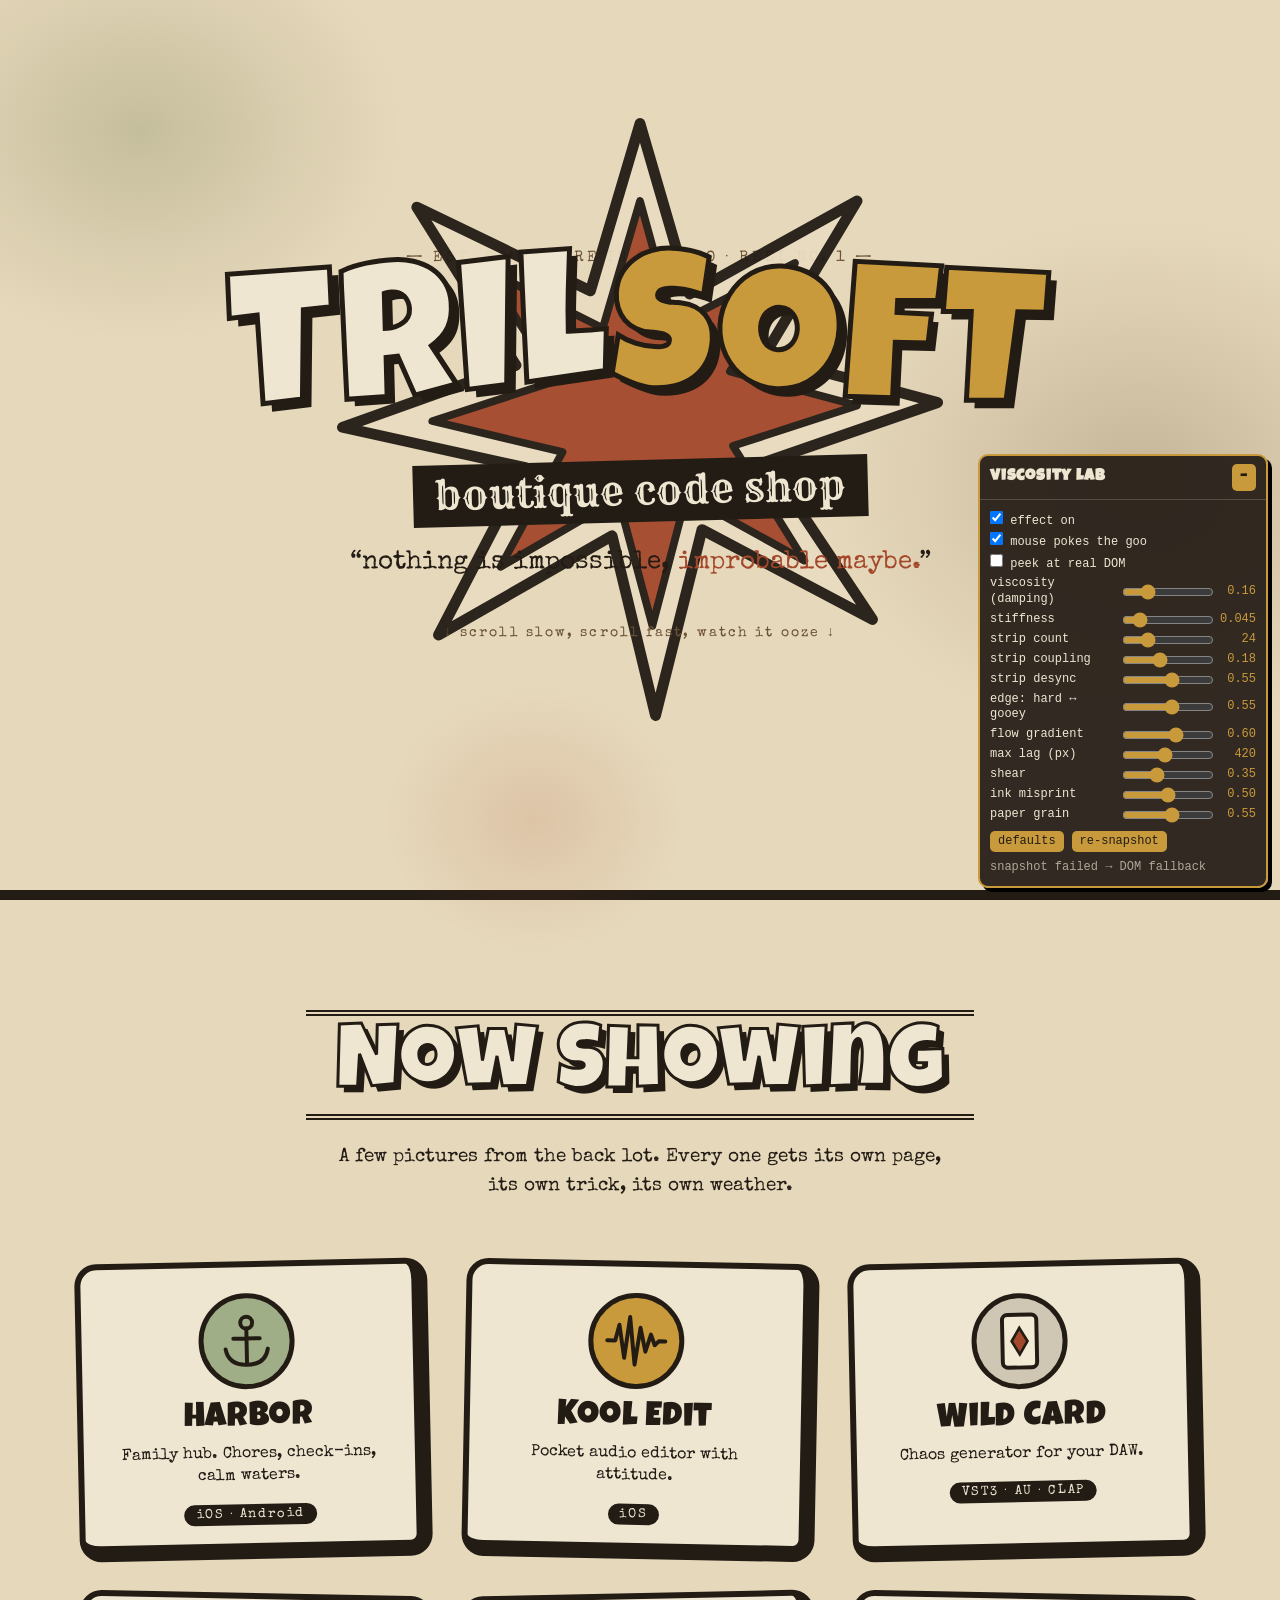
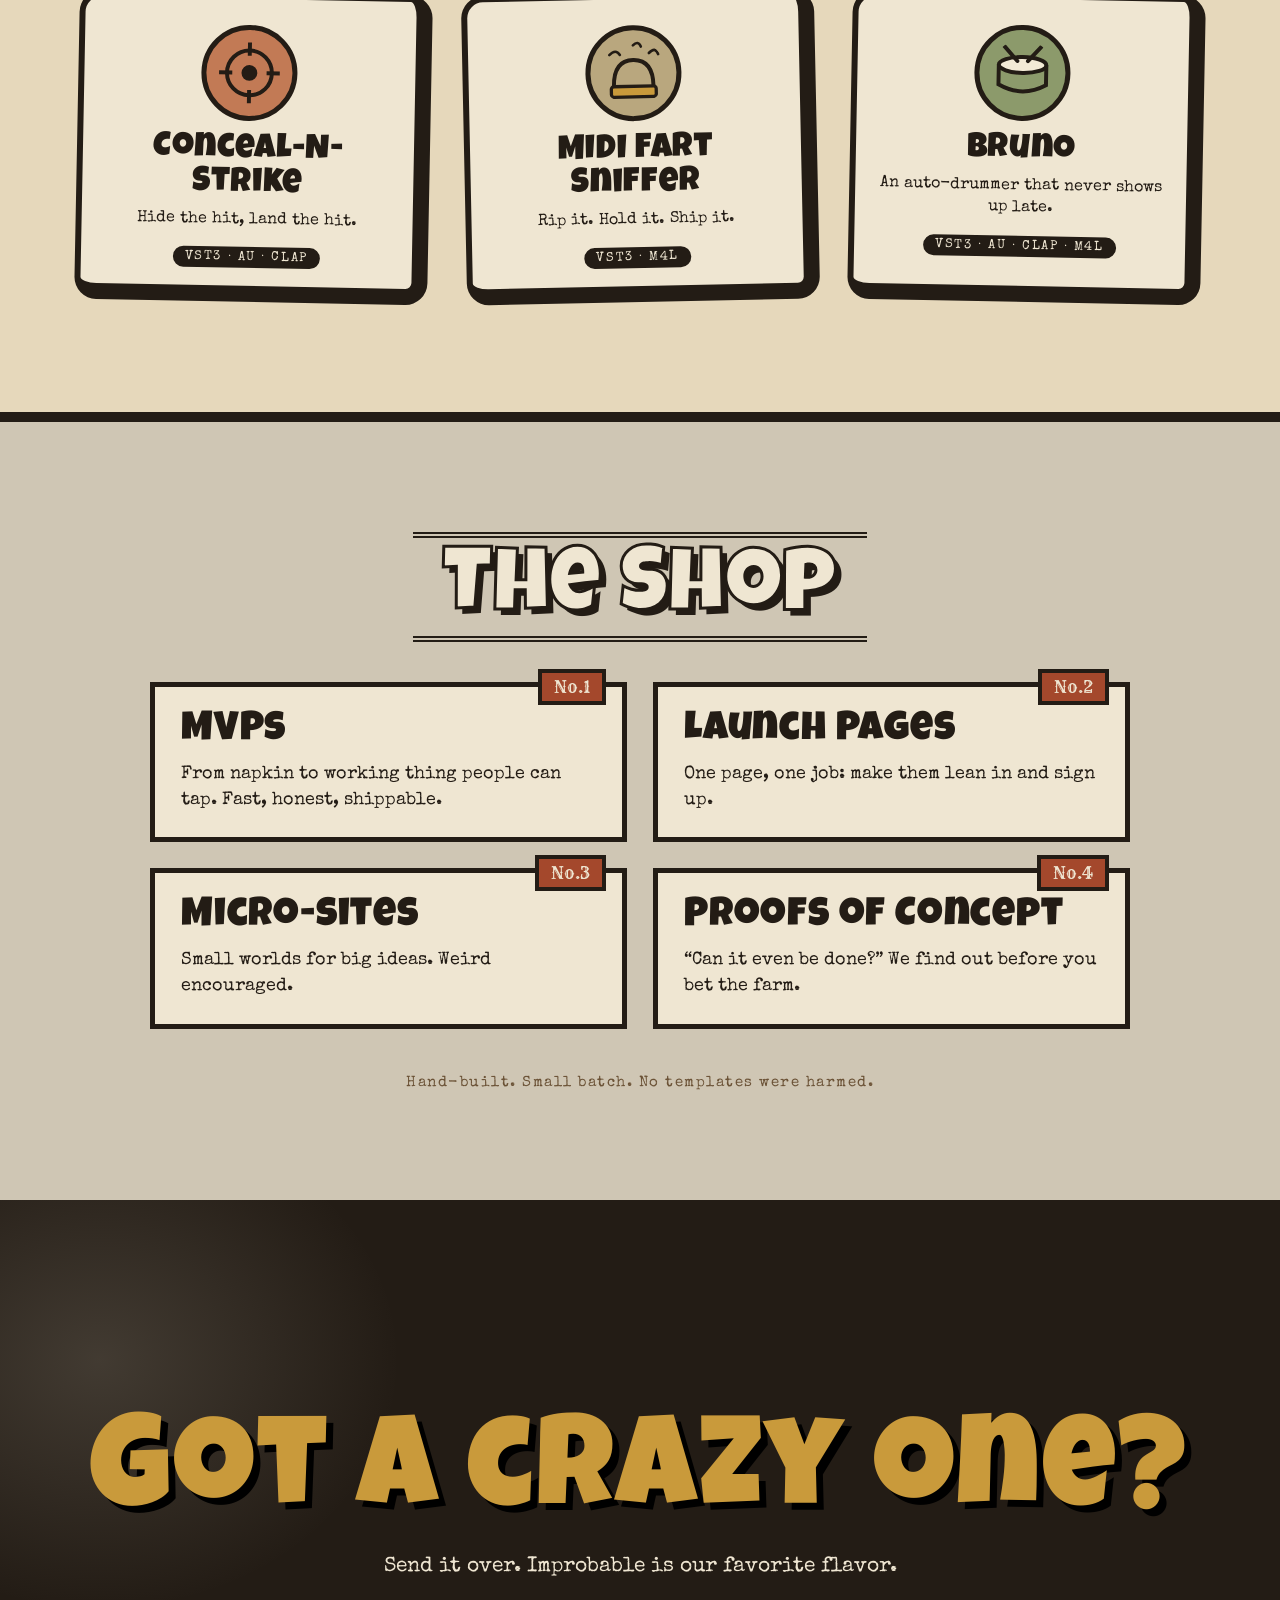
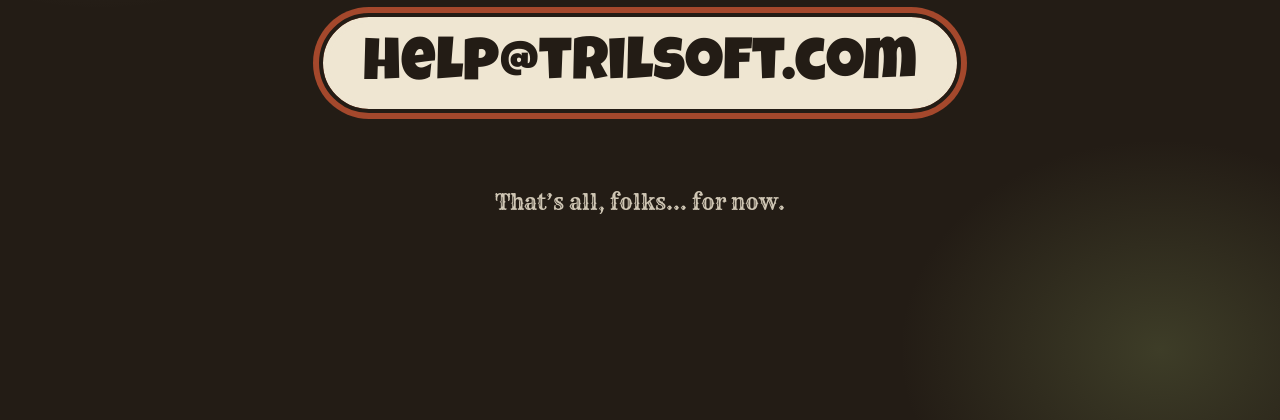
==== index.html @ 3cc5d40b "Viscous scroll prototype: WebGL strip-spring overlay over real DOM" ====
<!doctype html>
<html lang="en">
<head>
<meta charset="utf-8">
<meta name="viewport" content="width=device-width, initial-scale=1">
<title>TRILSOFT — boutique code shop (viscous scroll prototype)</title>
<link rel="icon" href="art/burst.svg">
<link rel="preconnect" href="https://fonts.googleapis.com">
<link rel="preconnect" href="https://fonts.gstatic.com" crossorigin>
<link href="https://fonts.googleapis.com/css2?family=Luckiest+Guy&family=Special+Elite&family=Rye&display=swap" rel="stylesheet">
<link rel="stylesheet" href="style.css">
</head>
<body>
<main id="page">
  <header class="hero">
    <div class="stain s1"></div><div class="stain s2"></div><div class="stain s3"></div>
    <p class="kicker">— Est. somewhere in Chicago · Reel No. 1 —</p>
    <div class="burstwrap"><img class="burst" src="art/burst.svg" alt=""></div>
    <h1 class="title"><span>TRIL</span><span>SOFT</span></h1>
    <p class="sub">boutique code shop</p>
    <p class="mantra">“nothing is impossible, <em>improbable maybe.</em>”</p>
    <p class="scrollhint">↓ scroll slow, scroll fast, watch it ooze ↓</p>
  </header>

  <section class="reel">
    <h2 class="sect"><span>Now Showing</span></h2>
    <p class="lede">A few pictures from the back lot. Every one gets its own page, its own trick, its own weather.</p>
    <div class="grid">
      <article class="card c1">
        <img class="icon" src="art/harbor.svg" alt="">
        <h3>Harbor</h3><p>Family hub. Chores, check-ins, calm waters.</p><span class="tag">iOS · Android</span>
      </article>
      <article class="card c2">
        <img class="icon" src="art/kooledit.svg" alt="">
        <h3>Kool Edit</h3><p>Pocket audio editor with attitude.</p><span class="tag">iOS</span>
      </article>
      <article class="card c3">
        <img class="icon" src="art/wildcard.svg" alt="">
        <h3>Wild Card</h3><p>Chaos generator for your DAW.</p><span class="tag">VST3 · AU · CLAP</span>
      </article>
      <article class="card c4">
        <img class="icon" src="art/cns.svg" alt="">
        <h3>Conceal-N-Strike</h3><p>Hide the hit, land the hit.</p><span class="tag">VST3 · AU · CLAP</span>
      </article>
      <article class="card c5">
        <img class="icon" src="art/fart.svg" alt="">
        <h3>MIDI Fart Sniffer</h3><p>Rip it. Hold it. Ship it.</p><span class="tag">VST3 · M4L</span>
      </article>
      <article class="card c6">
        <img class="icon" src="art/bruno.svg" alt="">
        <h3>Bruno</h3><p>An auto-drummer that never shows up late.</p><span class="tag">VST3 · AU · CLAP · M4L</span>
      </article>
    </div>
  </section>

  <section class="shop">
    <h2 class="sect"><span>The Shop</span></h2>
    <div class="menu">
      <div class="item"><span class="num">No.1</span><h3>MVPs</h3><p>From napkin to working thing people can tap. Fast, honest, shippable.</p></div>
      <div class="item"><span class="num">No.2</span><h3>Launch Pages</h3><p>One page, one job: make them lean in and sign up.</p></div>
      <div class="item"><span class="num">No.3</span><h3>Micro-sites</h3><p>Small worlds for big ideas. Weird encouraged.</p></div>
      <div class="item"><span class="num">No.4</span><h3>Proofs of Concept</h3><p>“Can it even be done?” We find out before you bet the farm.</p></div>
    </div>
    <p class="fine">Hand-built. Small batch. No templates were harmed.</p>
  </section>

  <footer class="contact">
    <div class="stain s4"></div><div class="stain s5"></div>
    <h2 class="big">Got a crazy one?</h2>
    <p>Send it over. Improbable is our favorite flavor.</p>
    <a class="mail" href="mailto:help@trilsoft.com">help@trilsoft.com</a>
    <p class="thatsall">That’s all, folks… for now.</p>
  </footer>
</main>

<canvas id="fx" aria-hidden="true"></canvas>

<div id="panel" data-html2canvas-ignore>
  <div class="ph"><b>viscosity lab</b><button id="collapse" title="collapse">–</button></div>
  <div class="pb">
    <label><input type="checkbox" id="on" checked> effect on</label>
    <label><input type="checkbox" id="poke" checked> mouse pokes the goo</label>
    <label><input type="checkbox" id="peek"> peek at real DOM</label>
    <div class="row"><span>viscosity (damping)</span><input type="range" id="damp" min="0.02" max="0.6" step="0.01"><output></output></div>
    <div class="row"><span>stiffness</span><input type="range" id="k" min="0.005" max="0.3" step="0.005"><output></output></div>
    <div class="row"><span>strip count</span><input type="range" id="cols" min="2" max="96" step="1"><output></output></div>
    <div class="row"><span>strip coupling</span><input type="range" id="couple" min="0" max="0.45" step="0.01"><output></output></div>
    <div class="row"><span>strip desync</span><input type="range" id="desync" min="0" max="1" step="0.01"><output></output></div>
    <div class="row"><span>edge: hard ↔ gooey</span><input type="range" id="blend" min="0" max="1" step="0.01"><output></output></div>
    <div class="row"><span>flow gradient</span><input type="range" id="grad" min="0" max="1" step="0.01"><output></output></div>
    <div class="row"><span>max lag (px)</span><input type="range" id="maxlag" min="20" max="900" step="10"><output></output></div>
    <div class="row"><span>shear</span><input type="range" id="shear" min="0" max="1" step="0.01"><output></output></div>
    <div class="row"><span>ink misprint</span><input type="range" id="misprint" min="0" max="1" step="0.01"><output></output></div>
    <div class="row"><span>paper grain</span><input type="range" id="grain" min="0" max="1" step="0.01"><output></output></div>
    <div class="btns"><button id="reset">defaults</button><button id="resnap">re-snapshot</button></div>
    <div id="status">booting…</div>
  </div>
</div>

<script src="html2canvas.min.js"></script>
<script src="viscous.js"></script>
</body>
</html>
---- style.css ----
:root{--bone:#efe6d2;--paper:#e6d8bb;--ink:#231c15;--sepia:#6b5236;--rust:#a4482c;--ochre:#c99a3b;--moss:#6f7a4a;--plaster:#cfc6b4}
*{box-sizing:border-box;margin:0;padding:0}
html{background:var(--paper)}
body{font-family:"Special Elite","Courier New",monospace;color:var(--ink);background:var(--paper);overflow-x:hidden}
#page{position:relative;background:var(--paper);overflow:hidden}
h1,h2,h3{font-family:"Luckiest Guy",Impact,sans-serif;font-weight:400;letter-spacing:.02em}
.stain{position:absolute;border-radius:50%;pointer-events:none}
.s1{width:520px;height:420px;left:-120px;top:-80px;background:radial-gradient(closest-side,rgba(111,122,74,.28),rgba(111,122,74,.10) 60%,rgba(111,122,74,0))}
.s2{width:640px;height:520px;right:-180px;top:220px;background:radial-gradient(closest-side,rgba(107,82,54,.26),rgba(107,82,54,.08) 65%,rgba(107,82,54,0))}
.s3{width:300px;height:260px;left:30%;bottom:-60px;background:radial-gradient(closest-side,rgba(164,72,44,.14),rgba(164,72,44,0))}
.s4{width:600px;height:500px;left:-200px;top:-100px;background:radial-gradient(closest-side,rgba(207,198,180,.18),rgba(207,198,180,0))}
.s5{width:520px;height:420px;right:-140px;bottom:-140px;background:radial-gradient(closest-side,rgba(111,122,74,.35),rgba(111,122,74,0))}

.hero{position:relative;min-height:100vh;display:flex;flex-direction:column;align-items:center;justify-content:center;text-align:center;padding:80px 20px;border-bottom:10px solid var(--ink)}
.kicker{font-size:15px;letter-spacing:.2em;text-transform:uppercase;color:var(--sepia);margin-bottom:10px;position:relative}
.burstwrap{position:absolute;left:0;right:0;top:0;bottom:6%;display:flex;align-items:center;justify-content:center}
.burst{width:min(78vw,620px);height:auto;opacity:.95}
.title{position:relative;font-size:clamp(70px,15vw,200px);line-height:.85;color:var(--bone);-webkit-text-stroke:5px var(--ink);text-shadow:8px 8px 0 var(--ink)}
.title span{display:inline-block}
.title span:first-child{transform:rotate(-4deg)}
.title span:last-child{transform:rotate(3deg);color:var(--ochre)}
.sub{position:relative;font-family:"Rye",serif;font-size:clamp(22px,3.4vw,40px);background:var(--ink);color:var(--bone);padding:6px 22px;margin-top:22px;transform:rotate(-1.5deg)}
.mantra{position:relative;font-size:clamp(18px,2.4vw,26px);margin-top:28px;max-width:640px}
.mantra em{font-style:normal;color:var(--rust)}
.scrollhint{position:relative;margin-top:48px;font-size:14px;letter-spacing:.15em;color:var(--sepia)}

.reel,.shop,.contact{position:relative;padding:110px 6vw}
.sect{text-align:center;margin-bottom:24px}
.sect span{display:inline-block;font-size:clamp(46px,7vw,90px);color:var(--bone);-webkit-text-stroke:3px var(--ink);text-shadow:6px 6px 0 var(--ink);border-top:6px double var(--ink);border-bottom:6px double var(--ink);padding:8px 30px 0}
.lede{text-align:center;max-width:620px;margin:0 auto 60px;font-size:19px;line-height:1.5}
.grid{display:grid;grid-template-columns:repeat(auto-fill,minmax(280px,1fr));gap:34px;max-width:1200px;margin:0 auto}
.card{position:relative;background:var(--bone);border:6px solid var(--ink);border-right-width:16px;border-bottom-width:16px;border-radius:22px;padding:26px 24px 18px}
.card:nth-child(odd){transform:rotate(-1.2deg)}.card:nth-child(even){transform:rotate(1.1deg)}
.card .icon{width:96px;height:96px;display:block;margin:0 auto 12px;border-radius:50%;padding:10px;border:5px solid var(--ink)}
.c1 .icon{background:#9fae86}.c2 .icon{background:var(--ochre)}.c3 .icon{background:var(--plaster)}
.c4 .icon{background:#c27a55}.c5 .icon{background:#b9a77e}.c6 .icon{background:#8c9a6b}
.card h3{font-size:34px;text-align:center}
.card p{text-align:center;margin:8px 0 16px;line-height:1.4}
.tag{display:block;width:max-content;margin:0 auto;font-size:13px;letter-spacing:.12em;background:var(--ink);color:var(--bone);padding:4px 12px;border-radius:999px}

.shop{background:var(--plaster);border-top:10px solid var(--ink);border-bottom:10px solid var(--ink)}
.menu{max-width:980px;margin:40px auto 0;display:grid;grid-template-columns:repeat(auto-fit,minmax(380px,1fr));gap:26px}
.item{background:var(--bone);border:5px solid var(--ink);padding:24px 26px;position:relative}
.item .num{position:absolute;top:-18px;right:16px;background:var(--rust);color:var(--bone);font-family:"Rye",serif;padding:4px 12px;border:4px solid var(--ink)}
.item h3{font-size:40px;line-height:1}
.item p{margin-top:10px;font-size:18px;line-height:1.45}
.fine{text-align:center;margin-top:46px;font-size:15px;color:var(--sepia);letter-spacing:.1em}

.contact{min-height:90vh;display:flex;flex-direction:column;align-items:center;justify-content:center;text-align:center;background:var(--ink);color:var(--bone)}
.contact .big{position:relative;font-size:clamp(56px,10vw,140px);color:var(--ochre);text-shadow:7px 7px 0 #000}
.contact p{position:relative;font-size:21px;margin-top:14px}
.mail{position:relative;display:inline-block;margin-top:40px;font-family:"Luckiest Guy",sans-serif;font-size:clamp(30px,5vw,60px);color:var(--ink);background:var(--bone);border:6px solid var(--bone);outline:4px solid var(--ink);padding:14px 34px 6px;border-radius:999px;text-decoration:none;box-shadow:0 0 0 10px var(--rust)}
.thatsall{font-family:"Rye",serif;margin-top:80px!important;color:var(--plaster)}

/* fx overlay: covers viewport, lets clicks fall through to the real DOM */
#fx{position:fixed;left:0;top:0;width:100vw;height:100vh;pointer-events:none;z-index:50;display:none}
body.fx-live #fx{display:block}
body.fx-live.peek #fx{opacity:.35}

#panel{position:fixed;right:12px;bottom:12px;z-index:100;width:290px;background:rgba(35,28,21,.92);color:var(--bone);font:12px/1.3 ui-monospace,Menlo,monospace;border:2px solid var(--ochre);border-radius:10px;box-shadow:4px 4px 0 #000}
#panel .ph{display:flex;justify-content:space-between;align-items:center;padding:8px 10px;border-bottom:1px solid rgba(239,230,210,.2);font-family:"Luckiest Guy",sans-serif;font-size:16px;letter-spacing:.05em}
#panel button{background:var(--ochre);color:var(--ink);border:0;border-radius:5px;padding:3px 8px;font:inherit;cursor:pointer}
#panel .pb{padding:8px 10px 10px}
#panel.collapsed .pb{display:none}
#panel label{display:block;margin:3px 0}
#panel .row{display:grid;grid-template-columns:1fr 92px 36px;align-items:center;gap:6px;margin:4px 0}
#panel input[type=range]{width:92px;accent-color:var(--ochre)}
#panel output{text-align:right;color:var(--ochre)}
#panel .btns{display:flex;gap:8px;margin-top:8px}
#status{margin-top:8px;color:var(--plaster);opacity:.8}
@media (max-width:600px){#panel{width:250px}#panel .row{grid-template-columns:1fr 80px 32px}#panel input[type=range]{width:80px}.menu{grid-template-columns:1fr}}
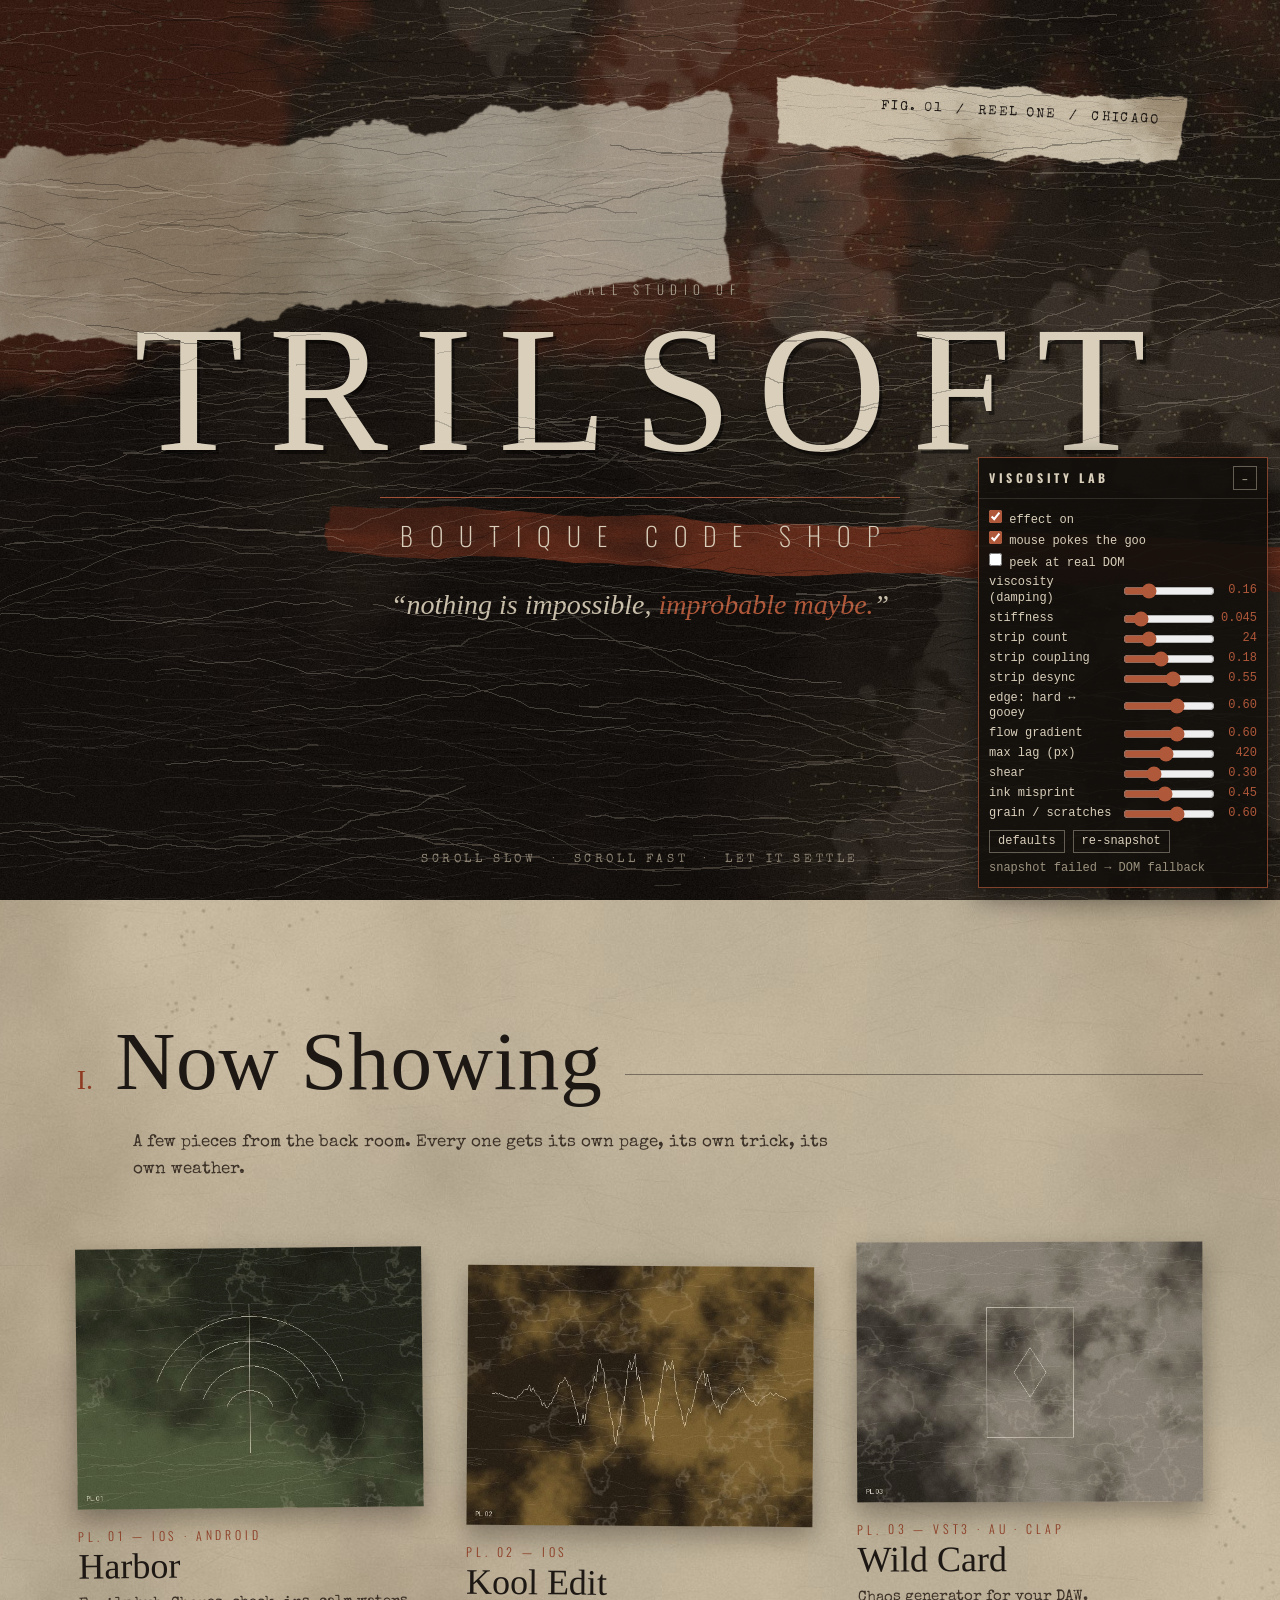
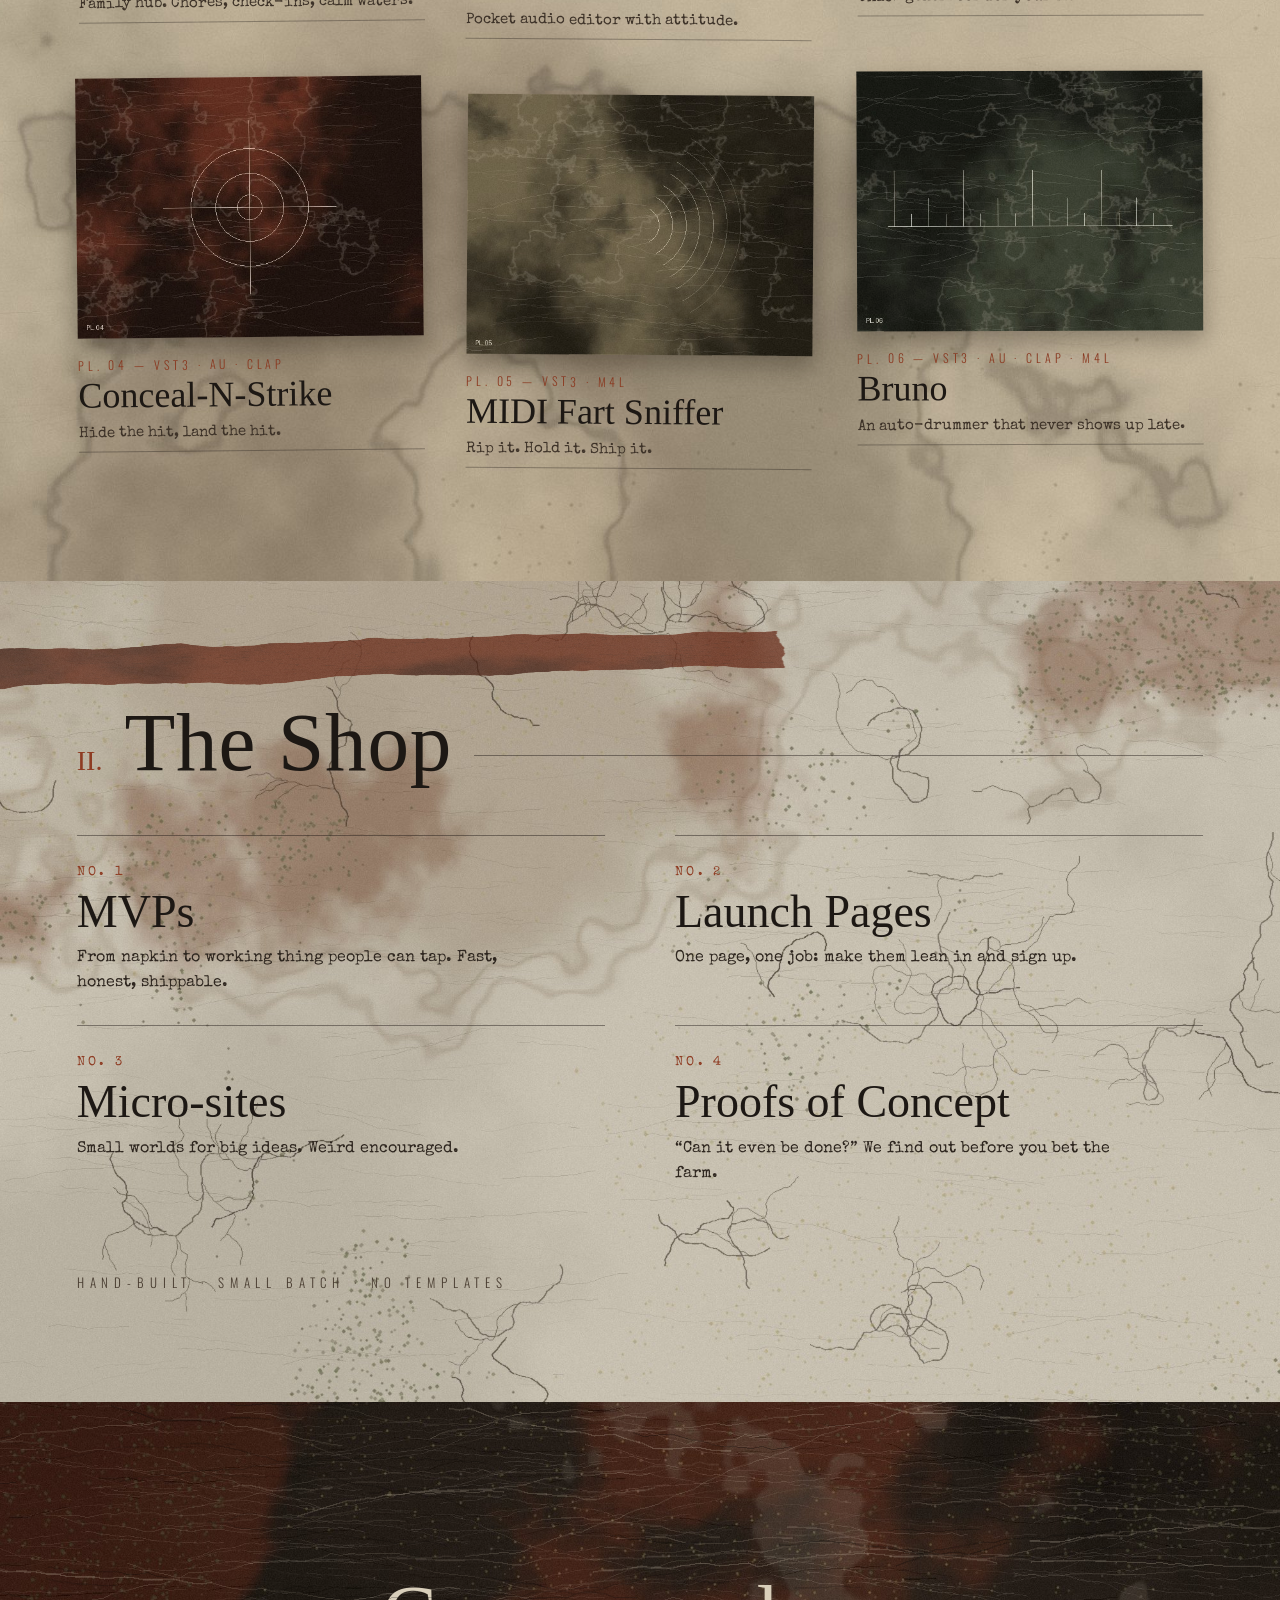
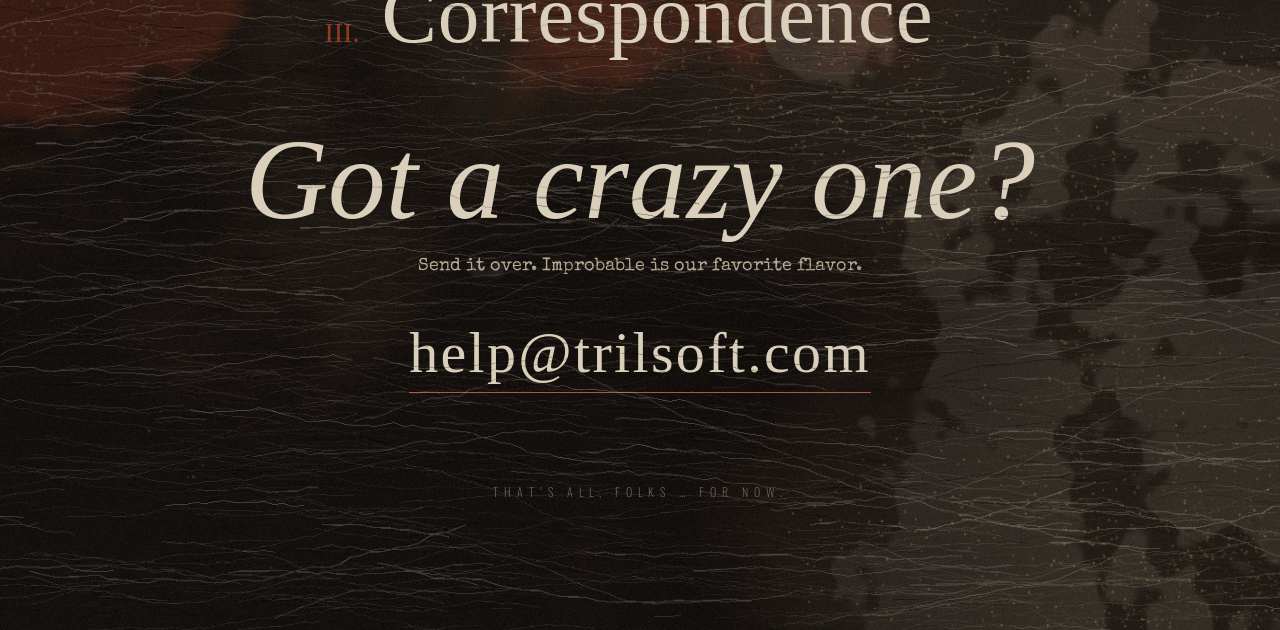
==== commit d8c6f70a: "Restyle: weathered mixed-media collage (procedural plaster/rust/lichen/ink textures, editorial type)" ====
--- a/index.html
+++ b/index.html
@@ -4,72 +4,62 @@
 <meta charset="utf-8">
 <meta name="viewport" content="width=device-width, initial-scale=1">
 <title>TRILSOFT — boutique code shop (viscous scroll prototype)</title>
-<link rel="icon" href="art/burst.svg">
+<link rel="icon" href="data:,">
 <link rel="preconnect" href="https://fonts.googleapis.com">
 <link rel="preconnect" href="https://fonts.gstatic.com" crossorigin>
-<link href="https://fonts.googleapis.com/css2?family=Luckiest+Guy&family=Special+Elite&family=Rye&display=swap" rel="stylesheet">
+<link href="https://fonts.googleapis.com/css2?family=IM+Fell+English:ital@0;1&family=IM+Fell+English+SC&family=Oswald:wght@200;300&family=Special+Elite&display=swap" rel="stylesheet">
 <link rel="stylesheet" href="style.css">
 </head>
 <body>
 <main id="page">
   <header class="hero">
-    <div class="stain s1"></div><div class="stain s2"></div><div class="stain s3"></div>
-    <p class="kicker">— Est. somewhere in Chicago · Reel No. 1 —</p>
-    <div class="burstwrap"><img class="burst" src="art/burst.svg" alt=""></div>
-    <h1 class="title"><span>TRIL</span><span>SOFT</span></h1>
-    <p class="sub">boutique code shop</p>
-    <p class="mantra">“nothing is impossible, <em>improbable maybe.</em>”</p>
-    <p class="scrollhint">↓ scroll slow, scroll fast, watch it ooze ↓</p>
+    <img class="collage c-plaster" src="tex/strip-plaster.png" alt="">
+    <img class="collage c-rust" src="tex/strip-rust.png" alt="">
+    <img class="collage c-bone" src="tex/strip-bone.png" alt="">
+    <p class="label">fig. 01 &nbsp;/&nbsp; reel one &nbsp;/&nbsp; chicago</p>
+    <div class="herotext">
+      <p class="pre">a small studio of</p>
+      <h1 class="title">TRILSOFT</h1>
+      <div class="rule"></div>
+      <p class="sub">boutique code shop</p>
+      <p class="mantra">“nothing is impossible, <em>improbable maybe.</em>”</p>
+    </div>
+    <img class="scratch" src="tex/scratches.png" alt="">
+    <p class="scrollhint">scroll slow &nbsp;·&nbsp; scroll fast &nbsp;·&nbsp; let it settle</p>
   </header>
 
   <section class="reel">
-    <h2 class="sect"><span>Now Showing</span></h2>
-    <p class="lede">A few pictures from the back lot. Every one gets its own page, its own trick, its own weather.</p>
+    <div class="sect"><span class="numeral">I.</span><h2>Now Showing</h2><span class="hair"></span></div>
+    <p class="lede">A few pieces from the back room. Every one gets its own page, its own trick, its own weather.</p>
     <div class="grid">
-      <article class="card c1">
-        <img class="icon" src="art/harbor.svg" alt="">
-        <h3>Harbor</h3><p>Family hub. Chores, check-ins, calm waters.</p><span class="tag">iOS · Android</span>
-      </article>
-      <article class="card c2">
-        <img class="icon" src="art/kooledit.svg" alt="">
-        <h3>Kool Edit</h3><p>Pocket audio editor with attitude.</p><span class="tag">iOS</span>
-      </article>
-      <article class="card c3">
-        <img class="icon" src="art/wildcard.svg" alt="">
-        <h3>Wild Card</h3><p>Chaos generator for your DAW.</p><span class="tag">VST3 · AU · CLAP</span>
-      </article>
-      <article class="card c4">
-        <img class="icon" src="art/cns.svg" alt="">
-        <h3>Conceal-N-Strike</h3><p>Hide the hit, land the hit.</p><span class="tag">VST3 · AU · CLAP</span>
-      </article>
-      <article class="card c5">
-        <img class="icon" src="art/fart.svg" alt="">
-        <h3>MIDI Fart Sniffer</h3><p>Rip it. Hold it. Ship it.</p><span class="tag">VST3 · M4L</span>
-      </article>
-      <article class="card c6">
-        <img class="icon" src="art/bruno.svg" alt="">
-        <h3>Bruno</h3><p>An auto-drummer that never shows up late.</p><span class="tag">VST3 · AU · CLAP · M4L</span>
-      </article>
+      <article class="card"><img class="plate" src="tex/plate-harbor.jpg" alt=""><p class="meta">pl. 01 — iOS · Android</p><h3>Harbor</h3><p>Family hub. Chores, check-ins, calm waters.</p></article>
+      <article class="card"><img class="plate" src="tex/plate-kooledit.jpg" alt=""><p class="meta">pl. 02 — iOS</p><h3>Kool Edit</h3><p>Pocket audio editor with attitude.</p></article>
+      <article class="card"><img class="plate" src="tex/plate-wildcard.jpg" alt=""><p class="meta">pl. 03 — VST3 · AU · CLAP</p><h3>Wild Card</h3><p>Chaos generator for your DAW.</p></article>
+      <article class="card"><img class="plate" src="tex/plate-cns.jpg" alt=""><p class="meta">pl. 04 — VST3 · AU · CLAP</p><h3>Conceal-N-Strike</h3><p>Hide the hit, land the hit.</p></article>
+      <article class="card"><img class="plate" src="tex/plate-fart.jpg" alt=""><p class="meta">pl. 05 — VST3 · M4L</p><h3>MIDI Fart Sniffer</h3><p>Rip it. Hold it. Ship it.</p></article>
+      <article class="card"><img class="plate" src="tex/plate-bruno.jpg" alt=""><p class="meta">pl. 06 — VST3 · AU · CLAP · M4L</p><h3>Bruno</h3><p>An auto-drummer that never shows up late.</p></article>
     </div>
   </section>
 
   <section class="shop">
-    <h2 class="sect"><span>The Shop</span></h2>
+    <img class="collage c-shop" src="tex/strip-rust.png" alt="">
+    <div class="sect"><span class="numeral">II.</span><h2>The Shop</h2><span class="hair"></span></div>
     <div class="menu">
-      <div class="item"><span class="num">No.1</span><h3>MVPs</h3><p>From napkin to working thing people can tap. Fast, honest, shippable.</p></div>
-      <div class="item"><span class="num">No.2</span><h3>Launch Pages</h3><p>One page, one job: make them lean in and sign up.</p></div>
-      <div class="item"><span class="num">No.3</span><h3>Micro-sites</h3><p>Small worlds for big ideas. Weird encouraged.</p></div>
-      <div class="item"><span class="num">No.4</span><h3>Proofs of Concept</h3><p>“Can it even be done?” We find out before you bet the farm.</p></div>
+      <div class="item"><span class="num">No. 1</span><h3>MVPs</h3><p>From napkin to working thing people can tap. Fast, honest, shippable.</p></div>
+      <div class="item"><span class="num">No. 2</span><h3>Launch Pages</h3><p>One page, one job: make them lean in and sign up.</p></div>
+      <div class="item"><span class="num">No. 3</span><h3>Micro-sites</h3><p>Small worlds for big ideas. Weird encouraged.</p></div>
+      <div class="item"><span class="num">No. 4</span><h3>Proofs of Concept</h3><p>“Can it even be done?” We find out before you bet the farm.</p></div>
     </div>
-    <p class="fine">Hand-built. Small batch. No templates were harmed.</p>
+    <p class="fine">hand-built · small batch · no templates</p>
   </section>
 
   <footer class="contact">
-    <div class="stain s4"></div><div class="stain s5"></div>
+    <div class="sect light"><span class="numeral">III.</span><h2>Correspondence</h2><span class="hair"></span></div>
     <h2 class="big">Got a crazy one?</h2>
     <p>Send it over. Improbable is our favorite flavor.</p>
     <a class="mail" href="mailto:help@trilsoft.com">help@trilsoft.com</a>
-    <p class="thatsall">That’s all, folks… for now.</p>
+    <img class="scratch" src="tex/scratches.png" alt="">
+    <p class="thatsall">that’s all, folks … for now.</p>
   </footer>
 </main>
 
@@ -91,7 +81,7 @@
     <div class="row"><span>max lag (px)</span><input type="range" id="maxlag" min="20" max="900" step="10"><output></output></div>
     <div class="row"><span>shear</span><input type="range" id="shear" min="0" max="1" step="0.01"><output></output></div>
     <div class="row"><span>ink misprint</span><input type="range" id="misprint" min="0" max="1" step="0.01"><output></output></div>
-    <div class="row"><span>paper grain</span><input type="range" id="grain" min="0" max="1" step="0.01"><output></output></div>
+    <div class="row"><span>grain / scratches</span><input type="range" id="grain" min="0" max="1" step="0.01"><output></output></div>
     <div class="btns"><button id="reset">defaults</button><button id="resnap">re-snapshot</button></div>
     <div id="status">booting…</div>
   </div>
--- a/style.css
+++ b/style.css
@@ -1,71 +1,79 @@
-:root{--bone:#efe6d2;--paper:#e6d8bb;--ink:#231c15;--sepia:#6b5236;--rust:#a4482c;--ochre:#c99a3b;--moss:#6f7a4a;--plaster:#cfc6b4}
+:root{--black:#15110e;--umber:#2a221b;--bone:#d9cfbb;--paper:#d6ccb8;--plaster:#b9b1a2;--sepia:#6b5539;--ink:#1d1814;--rust:#8e3b22;--rustlt:#b0583a;--moss:#5d6340}
 *{box-sizing:border-box;margin:0;padding:0}
-html{background:var(--paper)}
-body{font-family:"Special Elite","Courier New",monospace;color:var(--ink);background:var(--paper);overflow-x:hidden}
-#page{position:relative;background:var(--paper);overflow:hidden}
-h1,h2,h3{font-family:"Luckiest Guy",Impact,sans-serif;font-weight:400;letter-spacing:.02em}
-.stain{position:absolute;border-radius:50%;pointer-events:none}
-.s1{width:520px;height:420px;left:-120px;top:-80px;background:radial-gradient(closest-side,rgba(111,122,74,.28),rgba(111,122,74,.10) 60%,rgba(111,122,74,0))}
-.s2{width:640px;height:520px;right:-180px;top:220px;background:radial-gradient(closest-side,rgba(107,82,54,.26),rgba(107,82,54,.08) 65%,rgba(107,82,54,0))}
-.s3{width:300px;height:260px;left:30%;bottom:-60px;background:radial-gradient(closest-side,rgba(164,72,44,.14),rgba(164,72,44,0))}
-.s4{width:600px;height:500px;left:-200px;top:-100px;background:radial-gradient(closest-side,rgba(207,198,180,.18),rgba(207,198,180,0))}
-.s5{width:520px;height:420px;right:-140px;bottom:-140px;background:radial-gradient(closest-side,rgba(111,122,74,.35),rgba(111,122,74,0))}
+html,body{background:var(--black)}
+body{font-family:"Special Elite","Courier New",monospace;color:var(--ink);overflow-x:hidden}
+#page{position:relative;overflow:hidden;background:var(--black)}
+h1,h2,h3{font-family:"IM Fell English",Georgia,serif;font-weight:400}
+img{display:block}
 
-.hero{position:relative;min-height:100vh;display:flex;flex-direction:column;align-items:center;justify-content:center;text-align:center;padding:80px 20px;border-bottom:10px solid var(--ink)}
-.kicker{font-size:15px;letter-spacing:.2em;text-transform:uppercase;color:var(--sepia);margin-bottom:10px;position:relative}
-.burstwrap{position:absolute;left:0;right:0;top:0;bottom:6%;display:flex;align-items:center;justify-content:center}
-.burst{width:min(78vw,620px);height:auto;opacity:.95}
-.title{position:relative;font-size:clamp(70px,15vw,200px);line-height:.85;color:var(--bone);-webkit-text-stroke:5px var(--ink);text-shadow:8px 8px 0 var(--ink)}
-.title span{display:inline-block}
-.title span:first-child{transform:rotate(-4deg)}
-.title span:last-child{transform:rotate(3deg);color:var(--ochre)}
-.sub{position:relative;font-family:"Rye",serif;font-size:clamp(22px,3.4vw,40px);background:var(--ink);color:var(--bone);padding:6px 22px;margin-top:22px;transform:rotate(-1.5deg)}
-.mantra{position:relative;font-size:clamp(18px,2.4vw,26px);margin-top:28px;max-width:640px}
-.mantra em{font-style:normal;color:var(--rust)}
-.scrollhint{position:relative;margin-top:48px;font-size:14px;letter-spacing:.15em;color:var(--sepia)}
+/* ---------- hero ---------- */
+.hero{position:relative;min-height:100vh;background:var(--black) url(tex/dark.jpg) center/cover no-repeat;color:var(--bone);display:flex;align-items:center;justify-content:center;padding:90px 6vw;overflow:hidden}
+.collage{position:absolute;pointer-events:none}
+.c-plaster{width:min(62vw,820px);left:-4vw;top:12vh;transform:rotate(-4deg);opacity:.82}
+.c-rust{width:min(90vw,1300px);right:-14vw;top:58vh;transform:rotate(2.5deg);opacity:.9;height:60px}
+.c-bone{width:min(36vw,420px);right:7vw;top:9vh;transform:rotate(3deg);opacity:.9}
+.label{position:absolute;right:calc(7vw + 30px);top:calc(9vh + 26px);transform:rotate(3deg);color:var(--ink);font-size:13px;letter-spacing:.18em;text-transform:uppercase}
+.herotext{position:relative;text-align:center;max-width:1100px}
+.pre{font-family:"Oswald",sans-serif;font-weight:300;letter-spacing:.5em;text-transform:uppercase;font-size:13px;color:#a79e8c;margin-bottom:10px}
+.title{font-size:clamp(64px,14vw,210px);line-height:.9;letter-spacing:.14em;margin-right:-.14em;color:var(--bone);text-shadow:0 0 1px rgba(0,0,0,.6),3px 4px 0 rgba(0,0,0,.45)}
+.rule{width:min(520px,70%);height:1px;background:var(--rustlt);margin:26px auto 18px;opacity:.9}
+.sub{font-family:"Oswald",sans-serif;font-weight:200;font-size:clamp(16px,2.2vw,26px);letter-spacing:.62em;margin-right:-.62em;text-transform:uppercase;color:var(--bone)}
+.mantra{font-family:"IM Fell English",serif;font-style:italic;font-size:clamp(19px,2.3vw,28px);margin-top:34px;color:#c9bfab}
+.mantra em{color:var(--rustlt)}
+.scratch{position:absolute;left:0;top:0;width:100%;height:100%;opacity:.55;pointer-events:none}
+.scrollhint{position:absolute;bottom:34px;left:0;right:0;text-align:center;font-size:12px;letter-spacing:.3em;text-transform:uppercase;color:#8d8474}
 
-.reel,.shop,.contact{position:relative;padding:110px 6vw}
-.sect{text-align:center;margin-bottom:24px}
-.sect span{display:inline-block;font-size:clamp(46px,7vw,90px);color:var(--bone);-webkit-text-stroke:3px var(--ink);text-shadow:6px 6px 0 var(--ink);border-top:6px double var(--ink);border-bottom:6px double var(--ink);padding:8px 30px 0}
-.lede{text-align:center;max-width:620px;margin:0 auto 60px;font-size:19px;line-height:1.5}
-.grid{display:grid;grid-template-columns:repeat(auto-fill,minmax(280px,1fr));gap:34px;max-width:1200px;margin:0 auto}
-.card{position:relative;background:var(--bone);border:6px solid var(--ink);border-right-width:16px;border-bottom-width:16px;border-radius:22px;padding:26px 24px 18px}
-.card:nth-child(odd){transform:rotate(-1.2deg)}.card:nth-child(even){transform:rotate(1.1deg)}
-.card .icon{width:96px;height:96px;display:block;margin:0 auto 12px;border-radius:50%;padding:10px;border:5px solid var(--ink)}
-.c1 .icon{background:#9fae86}.c2 .icon{background:var(--ochre)}.c3 .icon{background:var(--plaster)}
-.c4 .icon{background:#c27a55}.c5 .icon{background:#b9a77e}.c6 .icon{background:#8c9a6b}
-.card h3{font-size:34px;text-align:center}
-.card p{text-align:center;margin:8px 0 16px;line-height:1.4}
-.tag{display:block;width:max-content;margin:0 auto;font-size:13px;letter-spacing:.12em;background:var(--ink);color:var(--bone);padding:4px 12px;border-radius:999px}
+/* ---------- section headings ---------- */
+.sect{display:flex;align-items:baseline;gap:22px;max-width:1200px;margin:0 auto 26px}
+.sect .numeral{font-family:"IM Fell English SC",serif;font-size:28px;color:var(--rust)}
+.sect h2{font-size:clamp(44px,6.5vw,88px);line-height:1;letter-spacing:.01em;white-space:nowrap}
+.sect .hair{flex:1;height:1px;background:currentColor;opacity:.45;transform:translateY(-14px)}
+.sect.light{color:var(--bone)}
 
-.shop{background:var(--plaster);border-top:10px solid var(--ink);border-bottom:10px solid var(--ink)}
-.menu{max-width:980px;margin:40px auto 0;display:grid;grid-template-columns:repeat(auto-fit,minmax(380px,1fr));gap:26px}
-.item{background:var(--bone);border:5px solid var(--ink);padding:24px 26px;position:relative}
-.item .num{position:absolute;top:-18px;right:16px;background:var(--rust);color:var(--bone);font-family:"Rye",serif;padding:4px 12px;border:4px solid var(--ink)}
-.item h3{font-size:40px;line-height:1}
-.item p{margin-top:10px;font-size:18px;line-height:1.45}
-.fine{text-align:center;margin-top:46px;font-size:15px;color:var(--sepia);letter-spacing:.1em}
+/* ---------- works ---------- */
+.reel{position:relative;padding:120px 6vw 130px;background:var(--paper) url(tex/paper.jpg) center/cover no-repeat}
+.lede{max-width:1200px;margin:0 auto 64px;font-size:17px;line-height:1.6;color:#3d3228;padding-left:56px;max-width:760px;margin-left:max(calc((100% - 1200px)/2),0px)}
+.grid{display:grid;grid-template-columns:repeat(auto-fill,minmax(300px,1fr));gap:56px 44px;max-width:1200px;margin:0 auto}
+.card{position:relative;padding-bottom:6px;border-bottom:1px solid rgba(29,24,20,.35)}
+.card:nth-child(3n+1){transform:rotate(-.6deg)}.card:nth-child(3n+2){transform:rotate(.4deg) translateY(18px)}.card:nth-child(3n){transform:rotate(-.2deg) translateY(-6px)}
+.plate{width:100%;height:auto;aspect-ratio:4/3;object-fit:cover;opacity:.96;box-shadow:0 10px 24px rgba(20,14,10,.35)}
+.meta{font-family:"Oswald",sans-serif;font-weight:300;font-size:12px;letter-spacing:.32em;text-transform:uppercase;color:var(--rust);margin:18px 0 4px}
+.card h3{font-size:36px;line-height:1.05;color:var(--ink)}
+.card p:last-child{margin-top:8px;font-size:15px;line-height:1.5;color:#3d3228}
 
-.contact{min-height:90vh;display:flex;flex-direction:column;align-items:center;justify-content:center;text-align:center;background:var(--ink);color:var(--bone)}
-.contact .big{position:relative;font-size:clamp(56px,10vw,140px);color:var(--ochre);text-shadow:7px 7px 0 #000}
-.contact p{position:relative;font-size:21px;margin-top:14px}
-.mail{position:relative;display:inline-block;margin-top:40px;font-family:"Luckiest Guy",sans-serif;font-size:clamp(30px,5vw,60px);color:var(--ink);background:var(--bone);border:6px solid var(--bone);outline:4px solid var(--ink);padding:14px 34px 6px;border-radius:999px;text-decoration:none;box-shadow:0 0 0 10px var(--rust)}
-.thatsall{font-family:"Rye",serif;margin-top:80px!important;color:var(--plaster)}
+/* ---------- shop ---------- */
+.shop{position:relative;padding:120px 6vw 110px;background:var(--plaster) url(tex/plaster.jpg) center/cover no-repeat;overflow:hidden}
+.c-shop{width:70vw;height:46px;left:-8vw;top:56px;transform:rotate(-1.5deg);opacity:.75}
+.menu{max-width:1200px;margin:50px auto 0;display:grid;grid-template-columns:repeat(auto-fit,minmax(420px,1fr));gap:0 70px}
+.item{position:relative;padding:28px 0 30px;border-top:1px solid rgba(29,24,20,.45)}
+.item .num{font-size:13px;letter-spacing:.25em;text-transform:uppercase;color:var(--rust)}
+.item h3{font-size:46px;line-height:1.05;margin-top:8px;color:var(--ink)}
+.item p{margin-top:10px;font-size:16px;line-height:1.55;color:#2e261f;max-width:440px}
+.fine{max-width:1200px;margin:56px auto 0;font-family:"Oswald",sans-serif;font-weight:300;font-size:13px;letter-spacing:.45em;text-transform:uppercase;color:#4a3e32}
+
+/* ---------- contact ---------- */
+.contact{position:relative;min-height:92vh;padding:120px 6vw 80px;background:var(--black) url(tex/dark.jpg) center bottom/cover no-repeat;color:var(--bone);display:flex;flex-direction:column;justify-content:center;overflow:hidden}
+.contact .big{position:relative;text-align:center;font-style:italic;font-size:clamp(54px,9vw,130px);line-height:1;margin-top:40px;color:var(--bone)}
+.contact > p{position:relative;text-align:center;font-size:18px;margin-top:20px;color:#b3a993}
+.mail{position:relative;align-self:center;margin-top:44px;font-family:"IM Fell English",serif;font-size:clamp(30px,4.6vw,58px);color:var(--bone);text-decoration:none;border-bottom:1px solid var(--rustlt);padding-bottom:6px;letter-spacing:.04em}
+.contact .thatsall{font-family:"Oswald",sans-serif;font-weight:200;letter-spacing:.5em;text-transform:uppercase;font-size:12px;margin-top:90px;color:#7f7768}
 
 /* fx overlay: covers viewport, lets clicks fall through to the real DOM */
 #fx{position:fixed;left:0;top:0;width:100vw;height:100vh;pointer-events:none;z-index:50;display:none}
 body.fx-live #fx{display:block}
 body.fx-live.peek #fx{opacity:.35}
 
-#panel{position:fixed;right:12px;bottom:12px;z-index:100;width:290px;background:rgba(35,28,21,.92);color:var(--bone);font:12px/1.3 ui-monospace,Menlo,monospace;border:2px solid var(--ochre);border-radius:10px;box-shadow:4px 4px 0 #000}
-#panel .ph{display:flex;justify-content:space-between;align-items:center;padding:8px 10px;border-bottom:1px solid rgba(239,230,210,.2);font-family:"Luckiest Guy",sans-serif;font-size:16px;letter-spacing:.05em}
-#panel button{background:var(--ochre);color:var(--ink);border:0;border-radius:5px;padding:3px 8px;font:inherit;cursor:pointer}
+#panel{position:fixed;right:12px;bottom:12px;z-index:100;width:290px;background:rgba(18,15,12,.9);color:var(--bone);font:12px/1.3 ui-monospace,Menlo,monospace;border:1px solid rgba(176,88,58,.7);box-shadow:0 8px 30px rgba(0,0,0,.6)}
+#panel .ph{display:flex;justify-content:space-between;align-items:center;padding:8px 10px;border-bottom:1px solid rgba(217,207,187,.15);font-family:"Oswald",sans-serif;font-weight:300;text-transform:uppercase;letter-spacing:.3em;font-size:12px}
+#panel button{background:transparent;color:var(--bone);border:1px solid rgba(217,207,187,.4);padding:3px 8px;font:inherit;cursor:pointer}
+#panel button:hover{border-color:var(--rustlt);color:var(--rustlt)}
 #panel .pb{padding:8px 10px 10px}
 #panel.collapsed .pb{display:none}
 #panel label{display:block;margin:3px 0}
 #panel .row{display:grid;grid-template-columns:1fr 92px 36px;align-items:center;gap:6px;margin:4px 0}
-#panel input[type=range]{width:92px;accent-color:var(--ochre)}
-#panel output{text-align:right;color:var(--ochre)}
+#panel input{accent-color:var(--rustlt)}
+#panel input[type=range]{width:92px}
+#panel output{text-align:right;color:var(--rustlt)}
 #panel .btns{display:flex;gap:8px;margin-top:8px}
-#status{margin-top:8px;color:var(--plaster);opacity:.8}
-@media (max-width:600px){#panel{width:250px}#panel .row{grid-template-columns:1fr 80px 32px}#panel input[type=range]{width:80px}.menu{grid-template-columns:1fr}}
+#status{margin-top:8px;color:#9c937f}
+@media (max-width:640px){#panel{width:250px}#panel .row{grid-template-columns:1fr 80px 32px}#panel input[type=range]{width:80px}.menu{grid-template-columns:1fr}.lede{padding-left:0}.c-bone,.label{display:none}.sect h2{white-space:normal}}
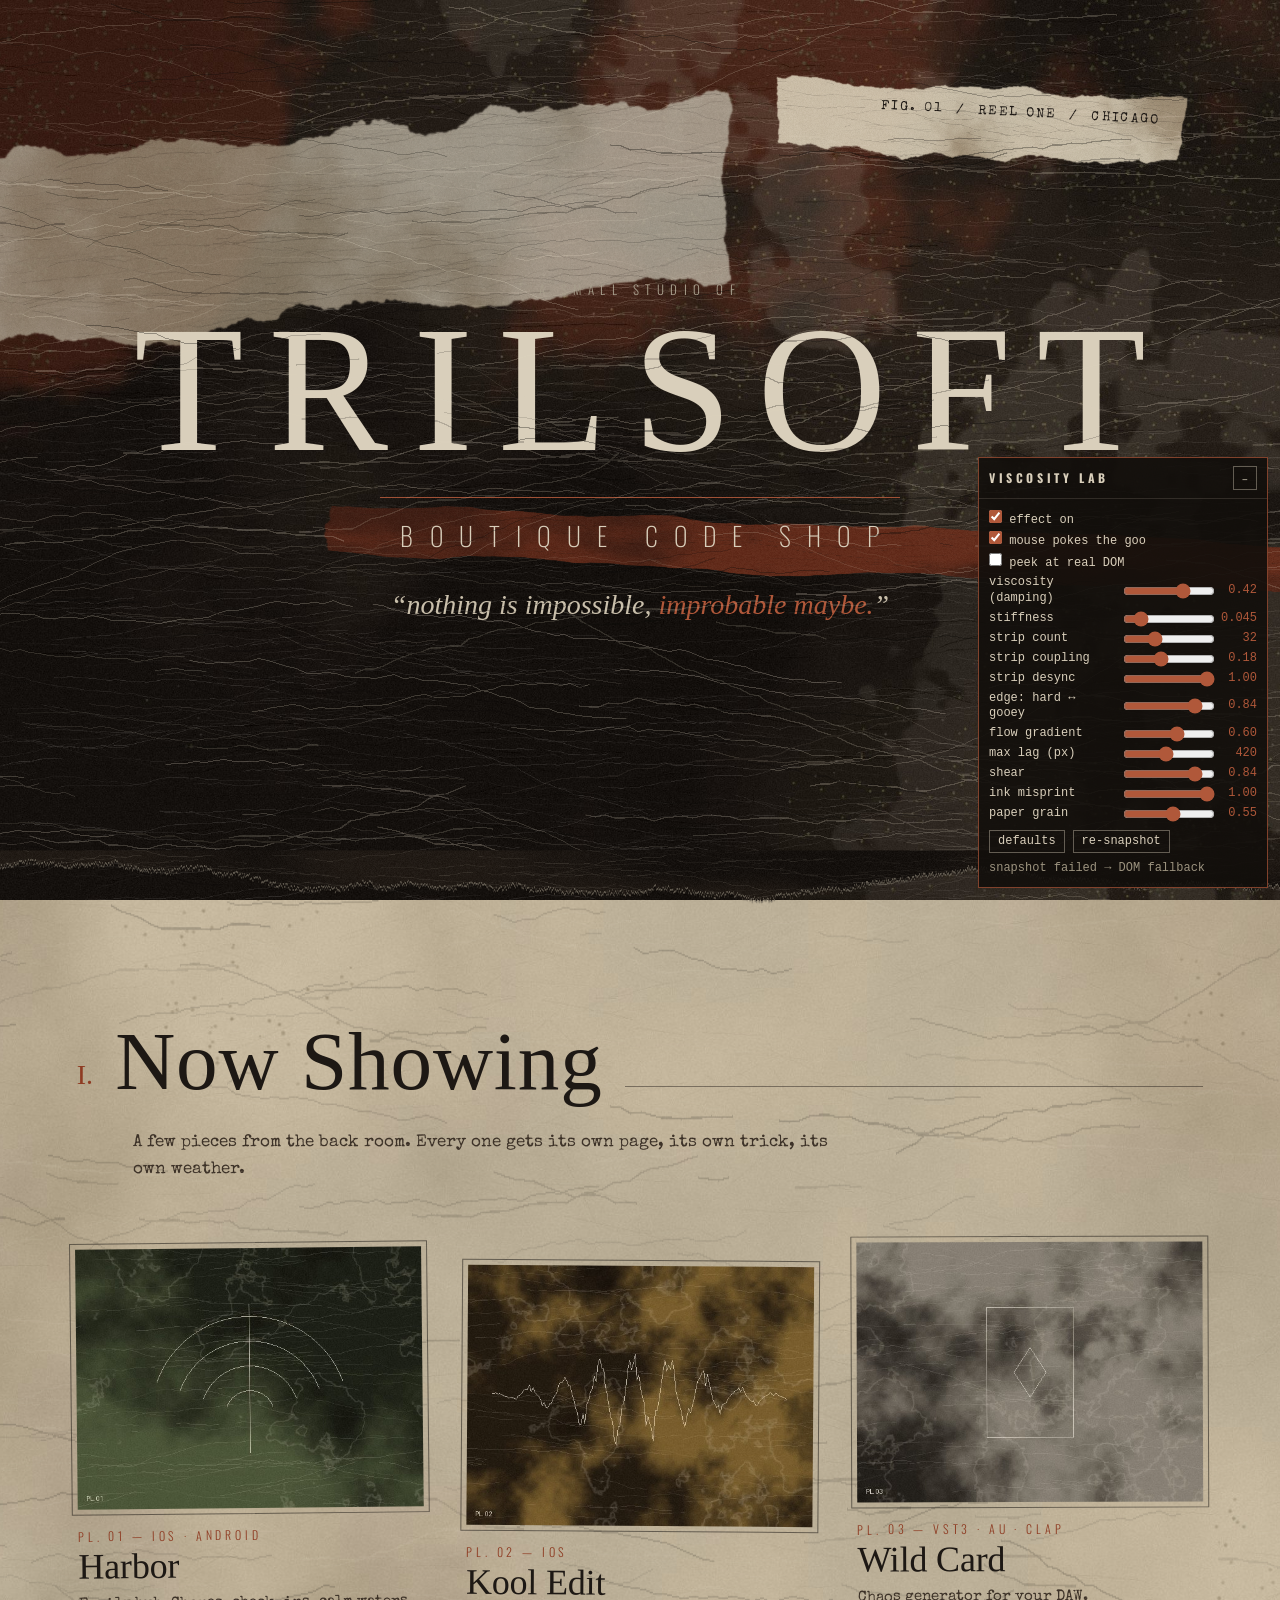
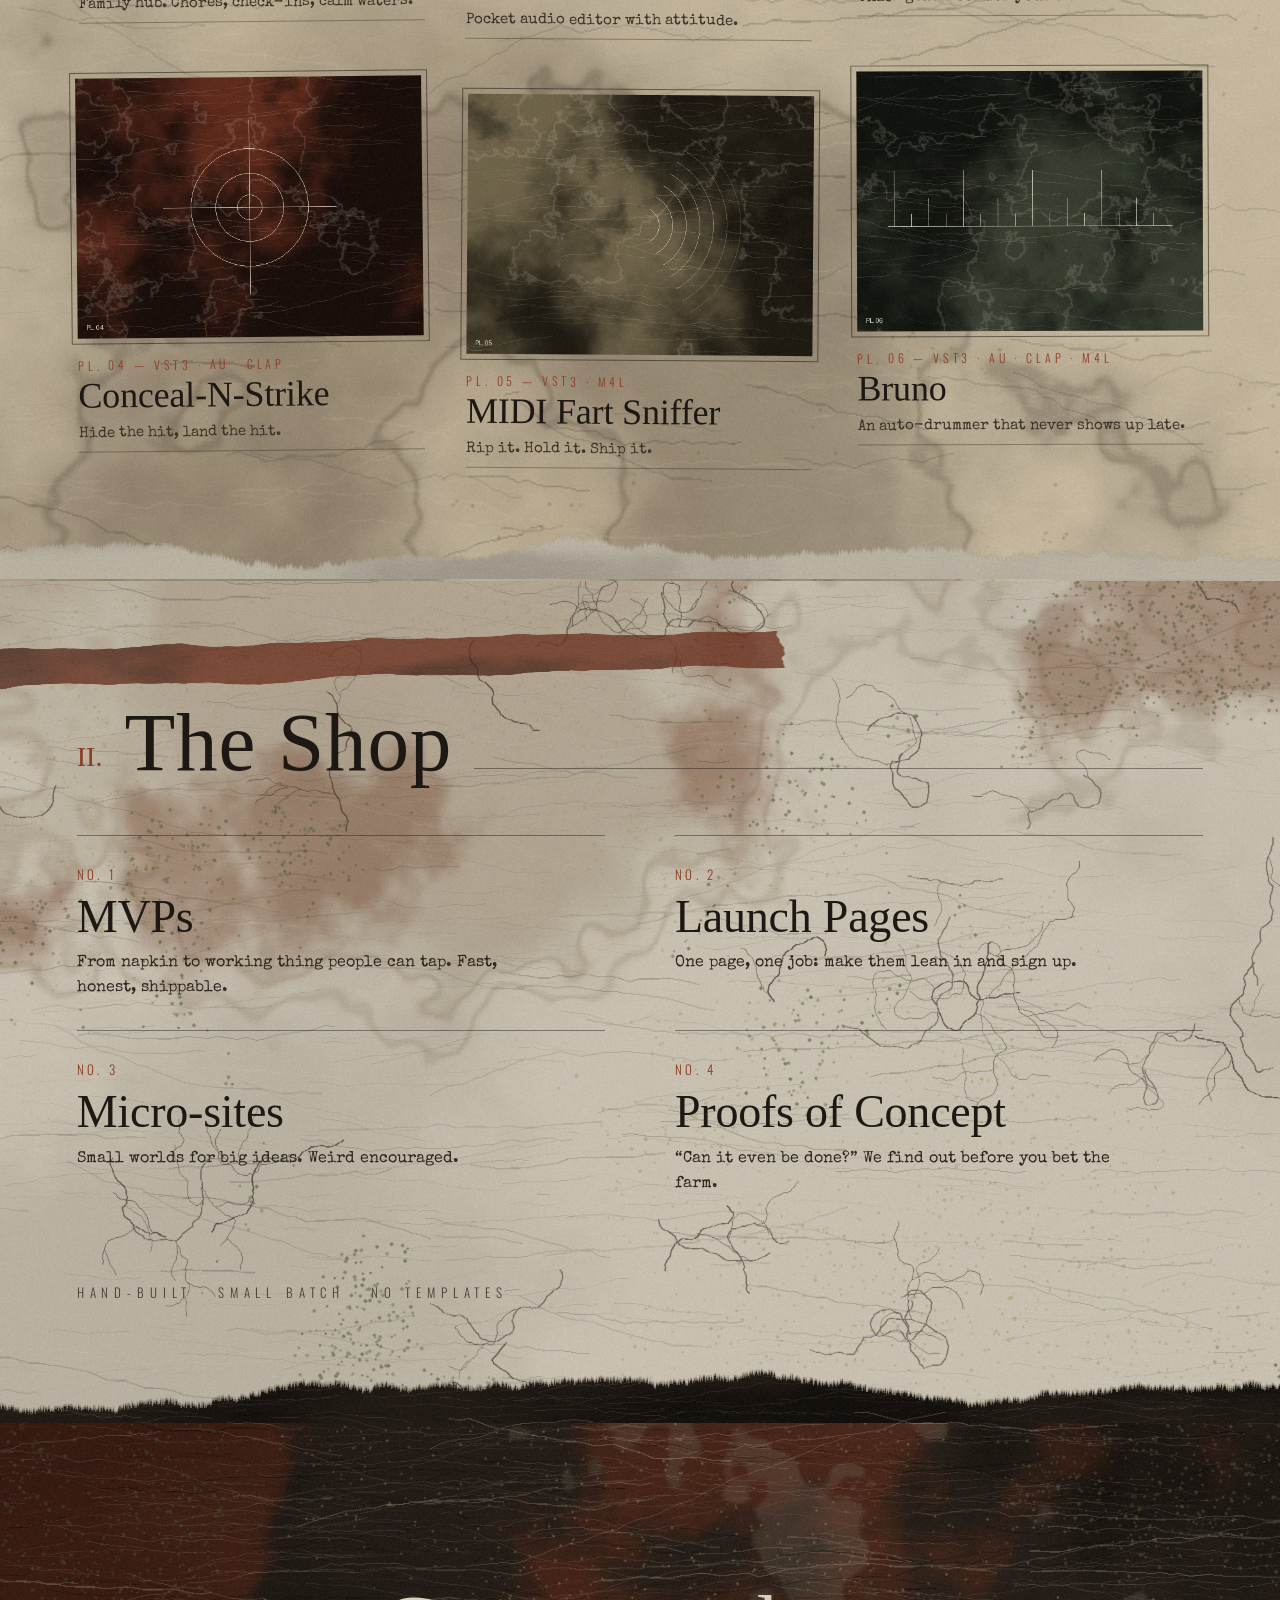
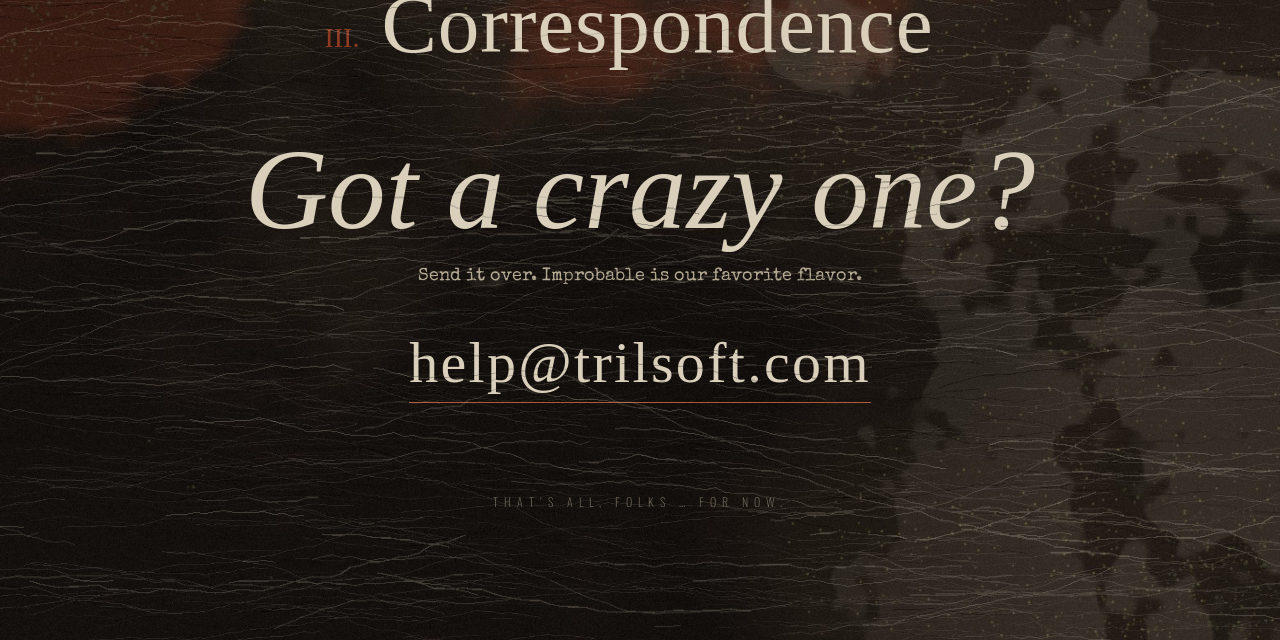
==== commit 4201650a: "John's tuned defaults (iPhone); grittier: torn seams, scratch overlays, no shadows/rounded edges" ====
--- a/index.html
+++ b/index.html
@@ -29,6 +29,8 @@
   </header>
 
   <section class="reel">
+    <img class="tear tear-top flip" src="tex/tear-dark.png" alt="">
+    <img class="scratch faint" src="tex/scratches.png" alt="">
     <div class="sect"><span class="numeral">I.</span><h2>Now Showing</h2><span class="hair"></span></div>
     <p class="lede">A few pieces from the back room. Every one gets its own page, its own trick, its own weather.</p>
     <div class="grid">
@@ -42,6 +44,8 @@
   </section>
 
   <section class="shop">
+    <img class="tear tear-top" src="tex/tear-plaster.png" alt="">
+    <img class="scratch faint" src="tex/scratches.png" alt="">
     <img class="collage c-shop" src="tex/strip-rust.png" alt="">
     <div class="sect"><span class="numeral">II.</span><h2>The Shop</h2><span class="hair"></span></div>
     <div class="menu">
@@ -54,6 +58,7 @@
   </section>
 
   <footer class="contact">
+    <img class="tear tear-top" src="tex/tear-dark.png" alt="">
     <div class="sect light"><span class="numeral">III.</span><h2>Correspondence</h2><span class="hair"></span></div>
     <h2 class="big">Got a crazy one?</h2>
     <p>Send it over. Improbable is our favorite flavor.</p>
@@ -81,7 +86,7 @@
     <div class="row"><span>max lag (px)</span><input type="range" id="maxlag" min="20" max="900" step="10"><output></output></div>
     <div class="row"><span>shear</span><input type="range" id="shear" min="0" max="1" step="0.01"><output></output></div>
     <div class="row"><span>ink misprint</span><input type="range" id="misprint" min="0" max="1" step="0.01"><output></output></div>
-    <div class="row"><span>grain / scratches</span><input type="range" id="grain" min="0" max="1" step="0.01"><output></output></div>
+    <div class="row"><span>paper grain</span><input type="range" id="grain" min="0" max="1" step="0.01"><output></output></div>
     <div class="btns"><button id="reset">defaults</button><button id="resnap">re-snapshot</button></div>
     <div id="status">booting…</div>
   </div>
--- a/style.css
+++ b/style.css
@@ -15,7 +15,7 @@
 .label{position:absolute;right:calc(7vw + 30px);top:calc(9vh + 26px);transform:rotate(3deg);color:var(--ink);font-size:13px;letter-spacing:.18em;text-transform:uppercase}
 .herotext{position:relative;text-align:center;max-width:1100px}
 .pre{font-family:"Oswald",sans-serif;font-weight:300;letter-spacing:.5em;text-transform:uppercase;font-size:13px;color:#a79e8c;margin-bottom:10px}
-.title{font-size:clamp(64px,14vw,210px);line-height:.9;letter-spacing:.14em;margin-right:-.14em;color:var(--bone);text-shadow:0 0 1px rgba(0,0,0,.6),3px 4px 0 rgba(0,0,0,.45)}
+.title{font-size:clamp(64px,14vw,210px);line-height:.9;letter-spacing:.14em;margin-right:-.14em;color:var(--bone);}
 .rule{width:min(520px,70%);height:1px;background:var(--rustlt);margin:26px auto 18px;opacity:.9}
 .sub{font-family:"Oswald",sans-serif;font-weight:200;font-size:clamp(16px,2.2vw,26px);letter-spacing:.62em;margin-right:-.62em;text-transform:uppercase;color:var(--bone)}
 .mantra{font-family:"IM Fell English",serif;font-style:italic;font-size:clamp(19px,2.3vw,28px);margin-top:34px;color:#c9bfab}
@@ -24,10 +24,10 @@
 .scrollhint{position:absolute;bottom:34px;left:0;right:0;text-align:center;font-size:12px;letter-spacing:.3em;text-transform:uppercase;color:#8d8474}
 
 /* ---------- section headings ---------- */
-.sect{display:flex;align-items:baseline;gap:22px;max-width:1200px;margin:0 auto 26px}
-.sect .numeral{font-family:"IM Fell English SC",serif;font-size:28px;color:var(--rust)}
+.sect{display:flex;align-items:flex-end;gap:22px;max-width:1200px;margin:0 auto 26px}
+.sect .numeral{margin-bottom:12px;font-family:"IM Fell English SC",serif;font-size:28px;color:var(--rust)}
 .sect h2{font-size:clamp(44px,6.5vw,88px);line-height:1;letter-spacing:.01em;white-space:nowrap}
-.sect .hair{flex:1;height:1px;background:currentColor;opacity:.45;transform:translateY(-14px)}
+.sect .hair{flex:1;height:1px;background:currentColor;opacity:.45;margin-bottom:16px}
 .sect.light{color:var(--bone)}
 
 /* ---------- works ---------- */
@@ -36,13 +36,13 @@
 .grid{display:grid;grid-template-columns:repeat(auto-fill,minmax(300px,1fr));gap:56px 44px;max-width:1200px;margin:0 auto}
 .card{position:relative;padding-bottom:6px;border-bottom:1px solid rgba(29,24,20,.35)}
 .card:nth-child(3n+1){transform:rotate(-.6deg)}.card:nth-child(3n+2){transform:rotate(.4deg) translateY(18px)}.card:nth-child(3n){transform:rotate(-.2deg) translateY(-6px)}
-.plate{width:100%;height:auto;aspect-ratio:4/3;object-fit:cover;opacity:.96;box-shadow:0 10px 24px rgba(20,14,10,.35)}
+.plate{width:100%;height:auto;aspect-ratio:4/3;object-fit:cover;outline:1px solid rgba(29,24,20,.55);outline-offset:5px}
 .meta{font-family:"Oswald",sans-serif;font-weight:300;font-size:12px;letter-spacing:.32em;text-transform:uppercase;color:var(--rust);margin:18px 0 4px}
 .card h3{font-size:36px;line-height:1.05;color:var(--ink)}
 .card p:last-child{margin-top:8px;font-size:15px;line-height:1.5;color:#3d3228}
 
 /* ---------- shop ---------- */
-.shop{position:relative;padding:120px 6vw 110px;background:var(--plaster) url(tex/plaster.jpg) center/cover no-repeat;overflow:hidden}
+.shop{position:relative;padding:120px 6vw 110px;background:var(--plaster) url(tex/plaster.jpg) center/cover no-repeat}
 .c-shop{width:70vw;height:46px;left:-8vw;top:56px;transform:rotate(-1.5deg);opacity:.75}
 .menu{max-width:1200px;margin:50px auto 0;display:grid;grid-template-columns:repeat(auto-fit,minmax(420px,1fr));gap:0 70px}
 .item{position:relative;padding:28px 0 30px;border-top:1px solid rgba(29,24,20,.45)}
@@ -52,7 +52,7 @@
 .fine{max-width:1200px;margin:56px auto 0;font-family:"Oswald",sans-serif;font-weight:300;font-size:13px;letter-spacing:.45em;text-transform:uppercase;color:#4a3e32}
 
 /* ---------- contact ---------- */
-.contact{position:relative;min-height:92vh;padding:120px 6vw 80px;background:var(--black) url(tex/dark.jpg) center bottom/cover no-repeat;color:var(--bone);display:flex;flex-direction:column;justify-content:center;overflow:hidden}
+.contact{position:relative;min-height:92vh;padding:120px 6vw 80px;background:var(--black) url(tex/dark.jpg) center bottom/cover no-repeat;color:var(--bone);display:flex;flex-direction:column;justify-content:center}
 .contact .big{position:relative;text-align:center;font-style:italic;font-size:clamp(54px,9vw,130px);line-height:1;margin-top:40px;color:var(--bone)}
 .contact > p{position:relative;text-align:center;font-size:18px;margin-top:20px;color:#b3a993}
 .mail{position:relative;align-self:center;margin-top:44px;font-family:"IM Fell English",serif;font-size:clamp(30px,4.6vw,58px);color:var(--bone);text-decoration:none;border-bottom:1px solid var(--rustlt);padding-bottom:6px;letter-spacing:.04em}
@@ -63,7 +63,7 @@
 body.fx-live #fx{display:block}
 body.fx-live.peek #fx{opacity:.35}
 
-#panel{position:fixed;right:12px;bottom:12px;z-index:100;width:290px;background:rgba(18,15,12,.9);color:var(--bone);font:12px/1.3 ui-monospace,Menlo,monospace;border:1px solid rgba(176,88,58,.7);box-shadow:0 8px 30px rgba(0,0,0,.6)}
+#panel{position:fixed;right:12px;bottom:12px;z-index:100;width:290px;background:rgba(18,15,12,.9);color:var(--bone);font:12px/1.3 ui-monospace,Menlo,monospace;border:1px solid rgba(176,88,58,.7);}
 #panel .ph{display:flex;justify-content:space-between;align-items:center;padding:8px 10px;border-bottom:1px solid rgba(217,207,187,.15);font-family:"Oswald",sans-serif;font-weight:300;text-transform:uppercase;letter-spacing:.3em;font-size:12px}
 #panel button{background:transparent;color:var(--bone);border:1px solid rgba(217,207,187,.4);padding:3px 8px;font:inherit;cursor:pointer}
 #panel button:hover{border-color:var(--rustlt);color:var(--rustlt)}
@@ -77,3 +77,14 @@
 #panel .btns{display:flex;gap:8px;margin-top:8px}
 #status{margin-top:8px;color:#9c937f}
 @media (max-width:640px){#panel{width:250px}#panel .row{grid-template-columns:1fr 80px 32px}#panel input[type=range]{width:80px}.menu{grid-template-columns:1fr}.lede{padding-left:0}.c-bone,.label{display:none}.sect h2{white-space:normal}}
+
+/* torn seams between sections (sit across the boundary, cut into the section above) */
+.tear{position:absolute;left:0;width:100%;height:auto;pointer-events:none;z-index:2}
+.tear-top{top:-60px}
+.tear.flip{transform:scaleY(-1);top:-50px}
+.scratch.faint{opacity:.28}
+.card,.item,.sect{position:relative;z-index:3}
+.reel .grid,.reel .lede,.shop .menu,.shop .fine{position:relative;z-index:3}
+.contact > *{z-index:3}
+.card h3,.item h3{letter-spacing:-.005em}
+.meta,.item .num{font-family:"Oswald",sans-serif;font-weight:300}
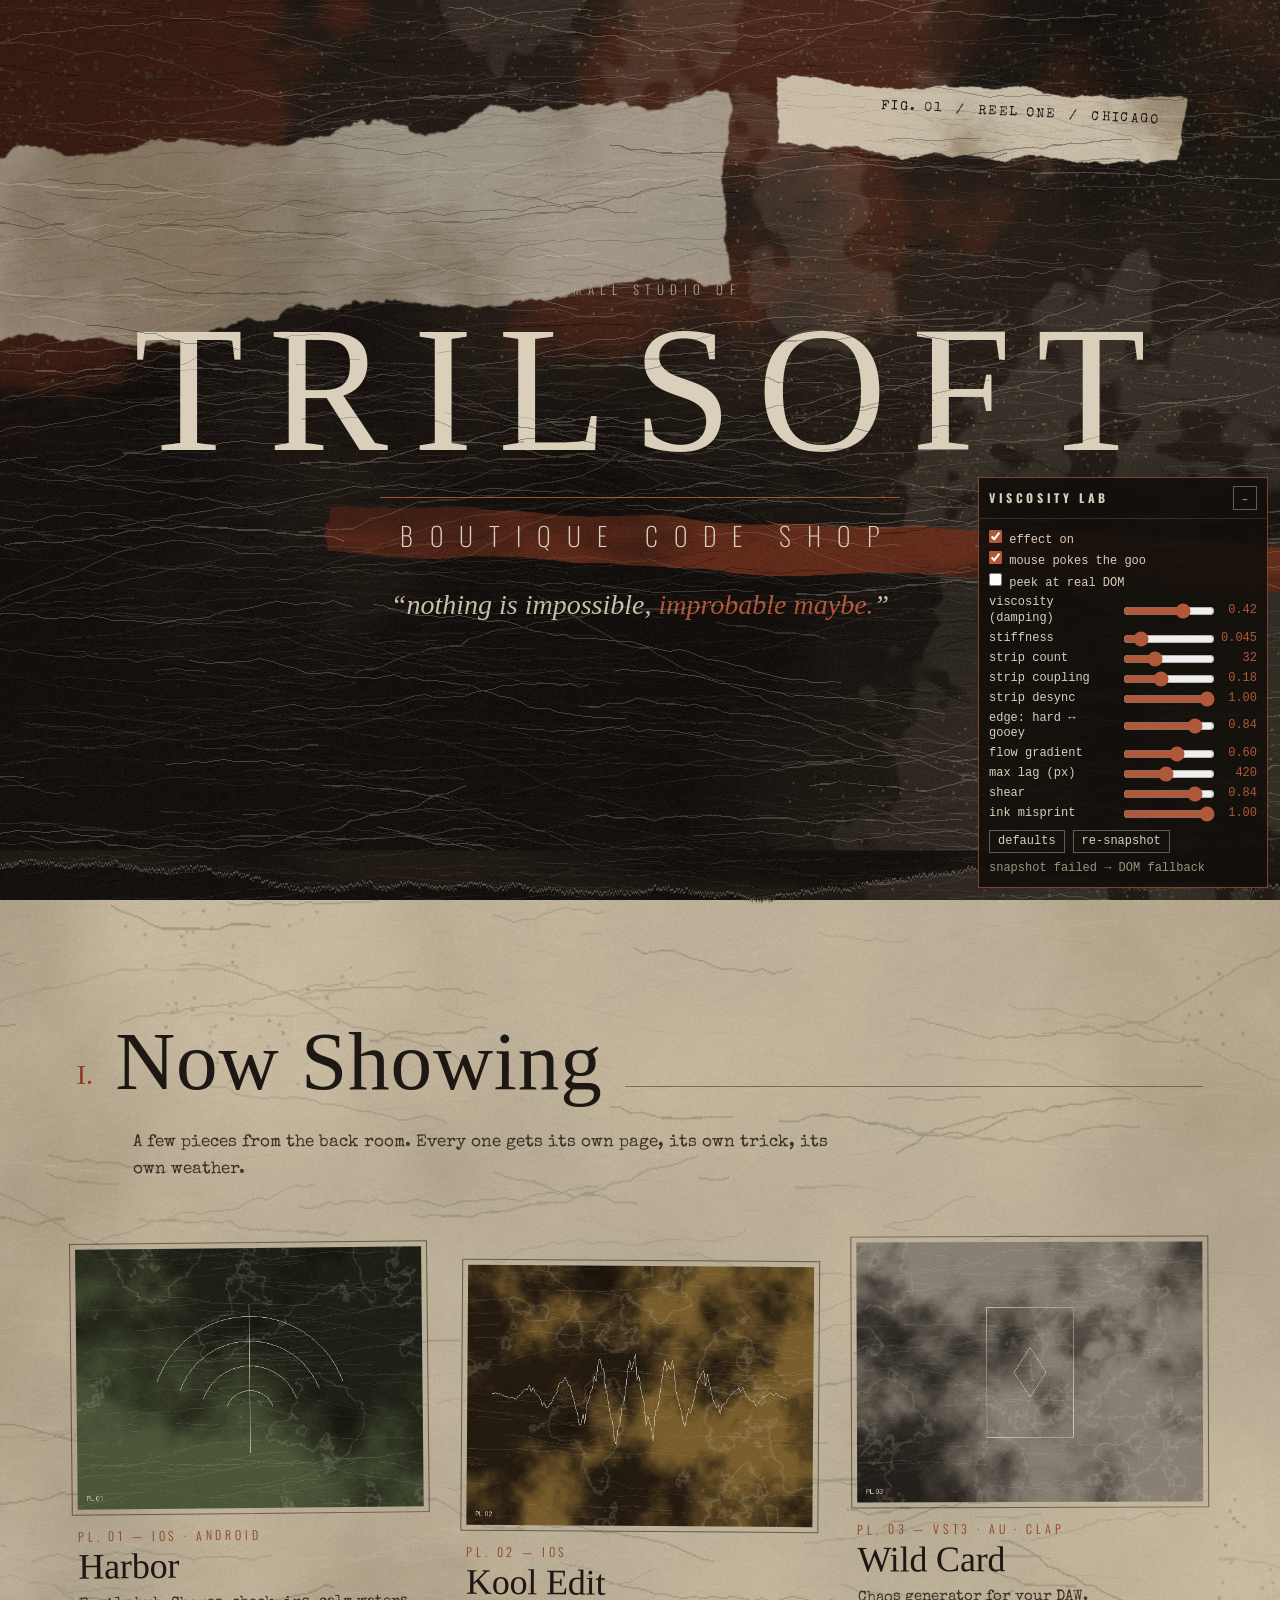
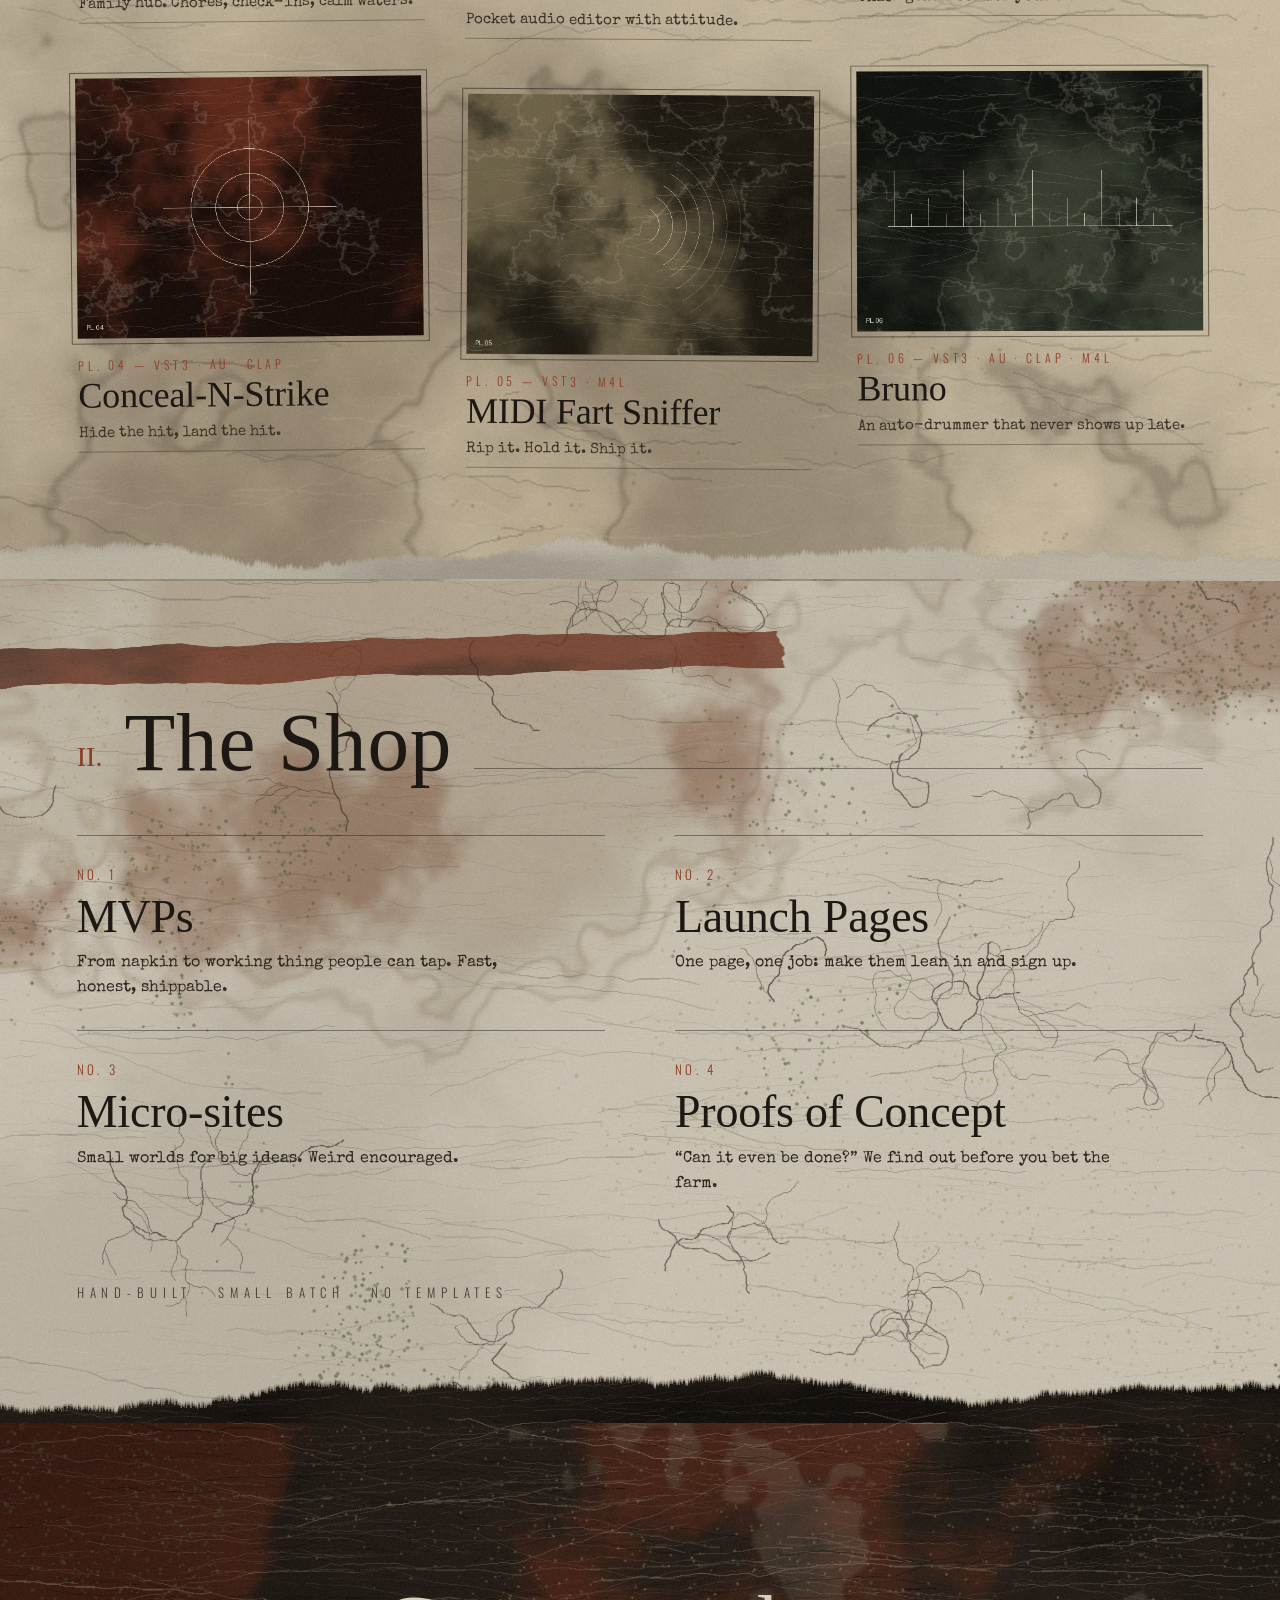
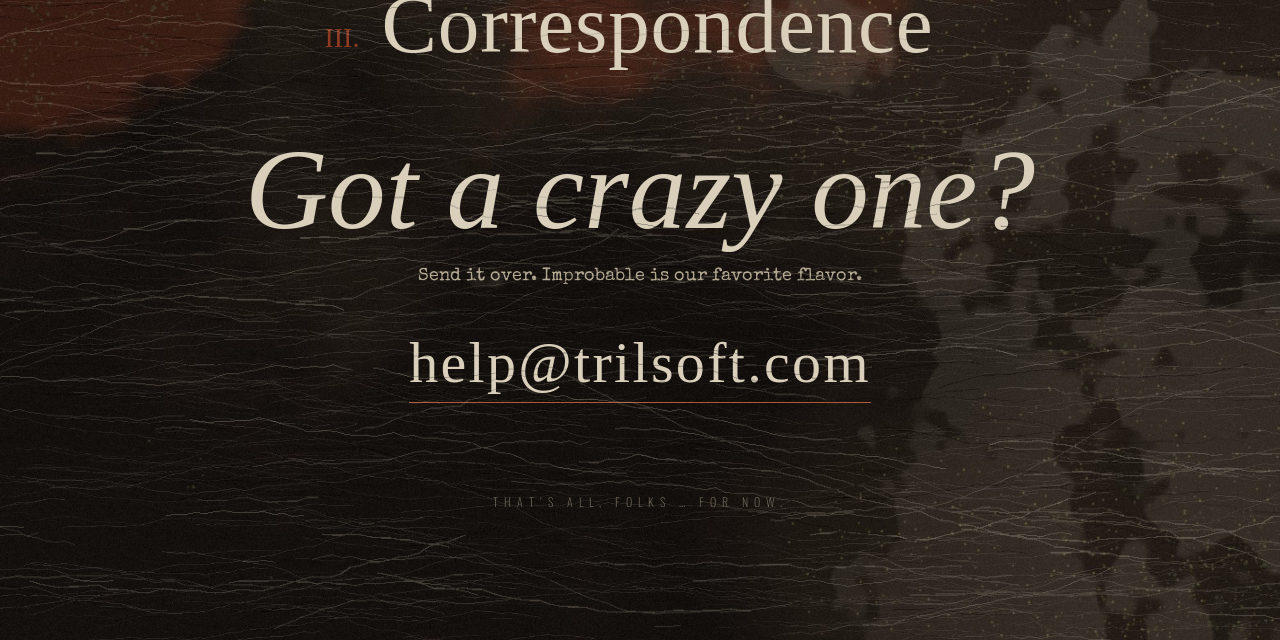
==== commit 4a8a0815: "Remove film grain, dust and flicker noise pass + paper grain slider" ====
--- a/index.html
+++ b/index.html
@@ -86,7 +86,6 @@
     <div class="row"><span>max lag (px)</span><input type="range" id="maxlag" min="20" max="900" step="10"><output></output></div>
     <div class="row"><span>shear</span><input type="range" id="shear" min="0" max="1" step="0.01"><output></output></div>
     <div class="row"><span>ink misprint</span><input type="range" id="misprint" min="0" max="1" step="0.01"><output></output></div>
-    <div class="row"><span>paper grain</span><input type="range" id="grain" min="0" max="1" step="0.01"><output></output></div>
     <div class="btns"><button id="reset">defaults</button><button id="resnap">re-snapshot</button></div>
     <div id="status">booting…</div>
   </div>
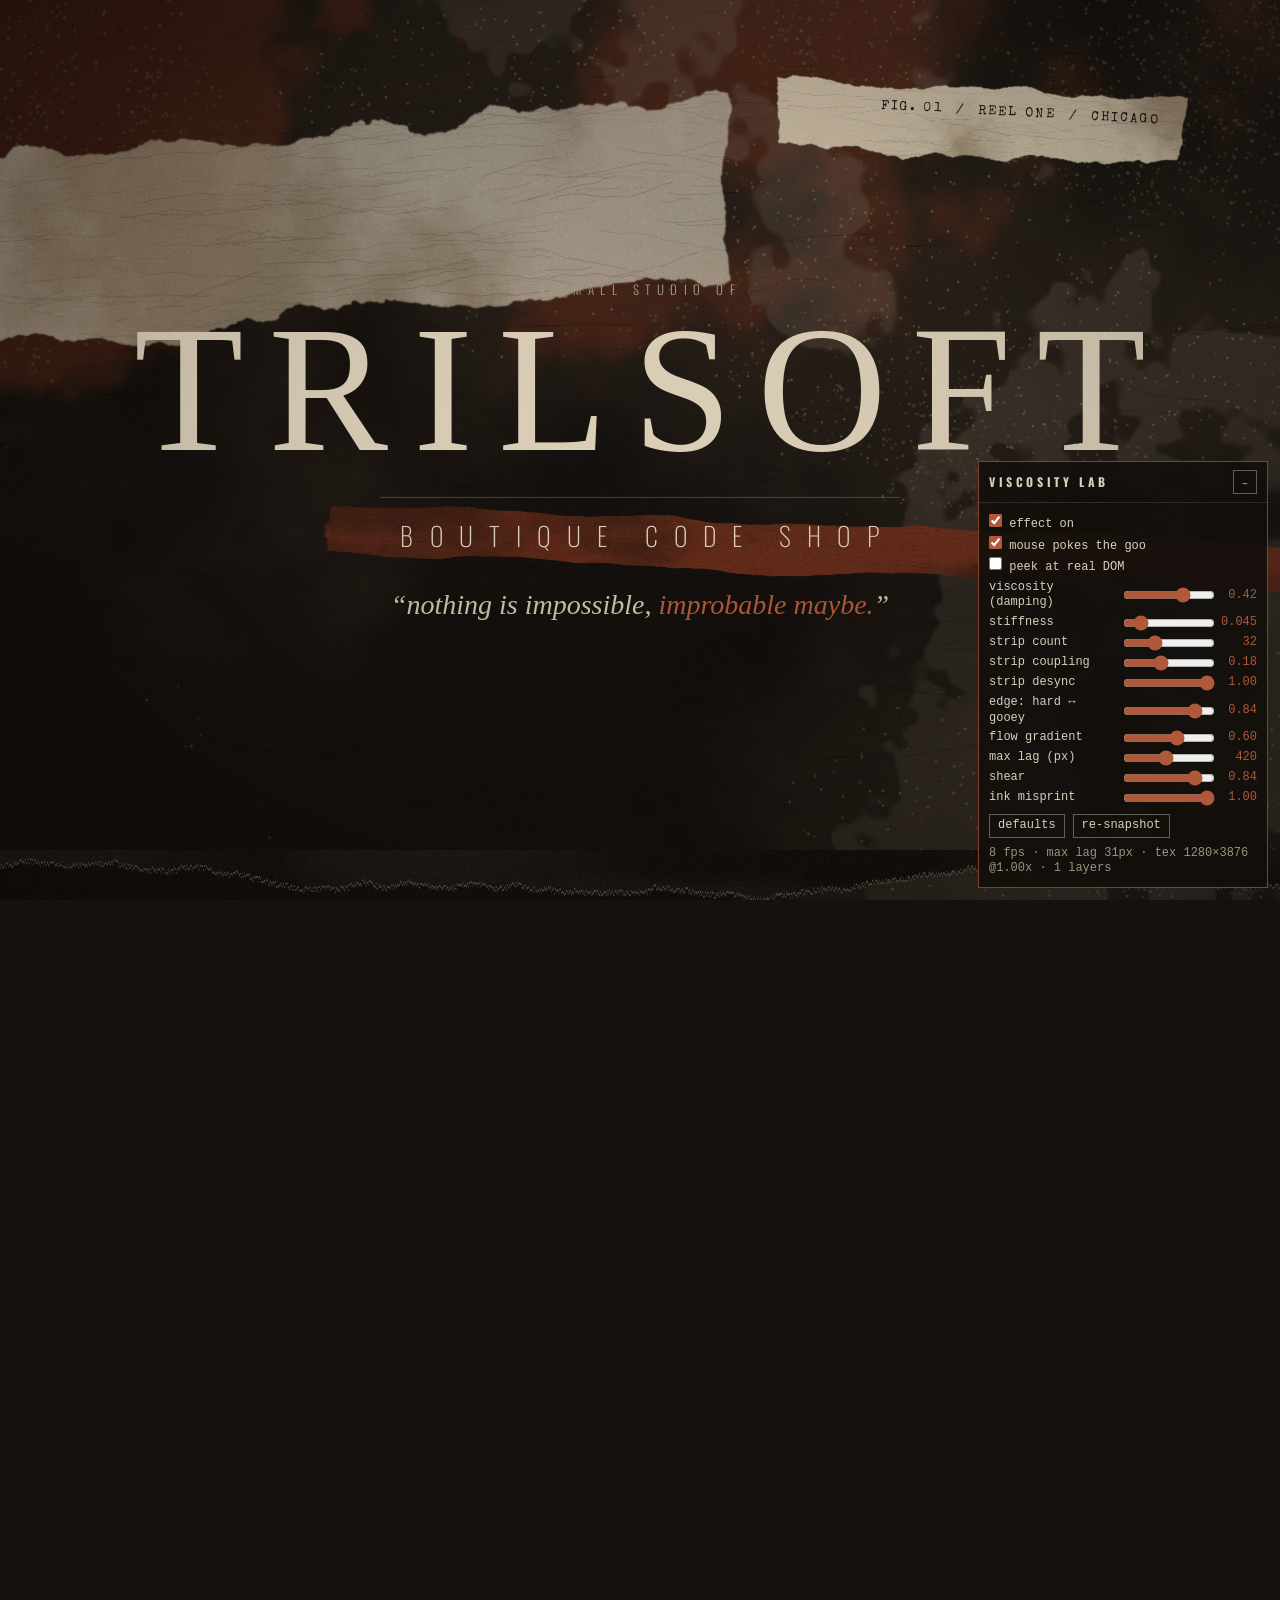
==== commit 6ebbbe0f: "iOS fixes: full-height hero (lvh) + pinned clone heights, chunked DPR-3 snapshot via html2canvas-pro" ====
--- a/index.html
+++ b/index.html
@@ -2,7 +2,7 @@
 <html lang="en">
 <head>
 <meta charset="utf-8">
-<meta name="viewport" content="width=device-width, initial-scale=1">
+<meta name="viewport" content="width=device-width, initial-scale=1, viewport-fit=cover">
 <title>TRILSOFT — boutique code shop (viscous scroll prototype)</title>
 <link rel="icon" href="data:,">
 <link rel="preconnect" href="https://fonts.googleapis.com">
@@ -12,7 +12,7 @@
 </head>
 <body>
 <main id="page">
-  <header class="hero">
+  <header class="hero" data-pin-height>
     <img class="collage c-plaster" src="tex/strip-plaster.png" alt="">
     <img class="collage c-rust" src="tex/strip-rust.png" alt="">
     <img class="collage c-bone" src="tex/strip-bone.png" alt="">
@@ -24,13 +24,11 @@
       <p class="sub">boutique code shop</p>
       <p class="mantra">“nothing is impossible, <em>improbable maybe.</em>”</p>
     </div>
-    <img class="scratch" src="tex/scratches.png" alt="">
-    <p class="scrollhint">scroll slow &nbsp;·&nbsp; scroll fast &nbsp;·&nbsp; let it settle</p>
+    <p class="scrollhint" data-pin-style="bottom">scroll slow &nbsp;·&nbsp; scroll fast &nbsp;·&nbsp; let it settle</p>
   </header>
 
   <section class="reel">
     <img class="tear tear-top flip" src="tex/tear-dark.png" alt="">
-    <img class="scratch faint" src="tex/scratches.png" alt="">
     <div class="sect"><span class="numeral">I.</span><h2>Now Showing</h2><span class="hair"></span></div>
     <p class="lede">A few pieces from the back room. Every one gets its own page, its own trick, its own weather.</p>
     <div class="grid">
@@ -45,7 +43,6 @@
 
   <section class="shop">
     <img class="tear tear-top" src="tex/tear-plaster.png" alt="">
-    <img class="scratch faint" src="tex/scratches.png" alt="">
     <img class="collage c-shop" src="tex/strip-rust.png" alt="">
     <div class="sect"><span class="numeral">II.</span><h2>The Shop</h2><span class="hair"></span></div>
     <div class="menu">
@@ -57,13 +54,12 @@
     <p class="fine">hand-built · small batch · no templates</p>
   </section>
 
-  <footer class="contact">
+  <footer class="contact" data-pin-height>
     <img class="tear tear-top" src="tex/tear-dark.png" alt="">
     <div class="sect light"><span class="numeral">III.</span><h2>Correspondence</h2><span class="hair"></span></div>
     <h2 class="big">Got a crazy one?</h2>
     <p>Send it over. Improbable is our favorite flavor.</p>
     <a class="mail" href="mailto:help@trilsoft.com">help@trilsoft.com</a>
-    <img class="scratch" src="tex/scratches.png" alt="">
     <p class="thatsall">that’s all, folks … for now.</p>
   </footer>
 </main>
@@ -71,27 +67,27 @@
 <canvas id="fx" aria-hidden="true"></canvas>
 
 <div id="panel" data-html2canvas-ignore>
-  <div class="ph"><b>viscosity lab</b><button id="collapse" title="collapse">–</button></div>
+  <div class="ph"><b>viscosity lab</b><button id="collapse" title="show / hide" aria-expanded="true">–</button></div>
   <div class="pb">
-    <label><input type="checkbox" id="on" checked> effect on</label>
-    <label><input type="checkbox" id="poke" checked> mouse pokes the goo</label>
-    <label><input type="checkbox" id="peek"> peek at real DOM</label>
-    <div class="row"><span>viscosity (damping)</span><input type="range" id="damp" min="0.02" max="0.6" step="0.01"><output></output></div>
-    <div class="row"><span>stiffness</span><input type="range" id="k" min="0.005" max="0.3" step="0.005"><output></output></div>
-    <div class="row"><span>strip count</span><input type="range" id="cols" min="2" max="96" step="1"><output></output></div>
-    <div class="row"><span>strip coupling</span><input type="range" id="couple" min="0" max="0.45" step="0.01"><output></output></div>
-    <div class="row"><span>strip desync</span><input type="range" id="desync" min="0" max="1" step="0.01"><output></output></div>
-    <div class="row"><span>edge: hard ↔ gooey</span><input type="range" id="blend" min="0" max="1" step="0.01"><output></output></div>
-    <div class="row"><span>flow gradient</span><input type="range" id="grad" min="0" max="1" step="0.01"><output></output></div>
-    <div class="row"><span>max lag (px)</span><input type="range" id="maxlag" min="20" max="900" step="10"><output></output></div>
-    <div class="row"><span>shear</span><input type="range" id="shear" min="0" max="1" step="0.01"><output></output></div>
-    <div class="row"><span>ink misprint</span><input type="range" id="misprint" min="0" max="1" step="0.01"><output></output></div>
+    <label><input type="checkbox" autocomplete="off" id="on" checked> effect on</label>
+    <label><input type="checkbox" autocomplete="off" id="poke" checked> mouse pokes the goo</label>
+    <label><input type="checkbox" autocomplete="off" id="peek"> peek at real DOM</label>
+    <div class="row"><span>viscosity (damping)</span><input type="range" autocomplete="off" id="damp" min="0.02" max="0.6" step="0.01"><output></output></div>
+    <div class="row"><span>stiffness</span><input type="range" autocomplete="off" id="k" min="0.005" max="0.3" step="0.005"><output></output></div>
+    <div class="row"><span>strip count</span><input type="range" autocomplete="off" id="cols" min="2" max="96" step="1"><output></output></div>
+    <div class="row"><span>strip coupling</span><input type="range" autocomplete="off" id="couple" min="0" max="0.45" step="0.01"><output></output></div>
+    <div class="row"><span>strip desync</span><input type="range" autocomplete="off" id="desync" min="0" max="1" step="0.01"><output></output></div>
+    <div class="row"><span>edge: hard ↔ gooey</span><input type="range" autocomplete="off" id="blend" min="0" max="1" step="0.01"><output></output></div>
+    <div class="row"><span>flow gradient</span><input type="range" autocomplete="off" id="grad" min="0" max="1" step="0.01"><output></output></div>
+    <div class="row"><span>max lag (px)</span><input type="range" autocomplete="off" id="maxlag" min="20" max="900" step="10"><output></output></div>
+    <div class="row"><span>shear</span><input type="range" autocomplete="off" id="shear" min="0" max="1" step="0.01"><output></output></div>
+    <div class="row"><span>ink misprint</span><input type="range" autocomplete="off" id="misprint" min="0" max="1" step="0.01"><output></output></div>
     <div class="btns"><button id="reset">defaults</button><button id="resnap">re-snapshot</button></div>
     <div id="status">booting…</div>
   </div>
 </div>
 
-<script src="html2canvas.min.js"></script>
+<script src="html2canvas-pro.min.js"></script>
 <script src="viscous.js"></script>
 </body>
 </html>
--- a/style.css
+++ b/style.css
@@ -1,5 +1,6 @@
 :root{--black:#15110e;--umber:#2a221b;--bone:#d9cfbb;--paper:#d6ccb8;--plaster:#b9b1a2;--sepia:#6b5539;--ink:#1d1814;--rust:#8e3b22;--rustlt:#b0583a;--moss:#5d6340}
 *{box-sizing:border-box;margin:0;padding:0}
+html{-webkit-text-size-adjust:100%;text-size-adjust:100%}
 html,body{background:var(--black)}
 body{font-family:"Special Elite","Courier New",monospace;color:var(--ink);overflow-x:hidden}
 #page{position:relative;overflow:hidden;background:var(--black)}
@@ -7,12 +8,12 @@
 img{display:block}
 
 /* ---------- hero ---------- */
-.hero{position:relative;min-height:100vh;background:var(--black) url(tex/dark.jpg) center/cover no-repeat;color:var(--bone);display:flex;align-items:center;justify-content:center;padding:90px 6vw;overflow:hidden}
+.hero{position:relative;min-height:100vh;min-height:100svh;min-height:100lvh;background:var(--black) url(tex/dark.jpg) center/cover no-repeat;color:var(--bone);display:flex;align-items:center;justify-content:center;padding:90px 6vw;overflow:hidden}
 .collage{position:absolute;pointer-events:none}
-.c-plaster{width:min(62vw,820px);left:-4vw;top:12vh;transform:rotate(-4deg);opacity:.82}
-.c-rust{width:min(90vw,1300px);right:-14vw;top:58vh;transform:rotate(2.5deg);opacity:.9;height:60px}
-.c-bone{width:min(36vw,420px);right:7vw;top:9vh;transform:rotate(3deg);opacity:.9}
-.label{position:absolute;right:calc(7vw + 30px);top:calc(9vh + 26px);transform:rotate(3deg);color:var(--ink);font-size:13px;letter-spacing:.18em;text-transform:uppercase}
+.c-plaster{width:min(62vw,820px);left:-4vw;top:12%;transform:rotate(-4deg);opacity:.82}
+.c-rust{width:min(90vw,1300px);right:-14vw;top:58%;transform:rotate(2.5deg);opacity:.9;height:60px}
+.c-bone{width:min(36vw,420px);right:7vw;top:9%;transform:rotate(3deg);opacity:.9}
+.label{position:absolute;right:calc(7vw + 30px);top:calc(9% + 26px);transform:rotate(3deg);color:var(--ink);font-size:13px;letter-spacing:.18em;text-transform:uppercase}
 .herotext{position:relative;text-align:center;max-width:1100px}
 .pre{font-family:"Oswald",sans-serif;font-weight:300;letter-spacing:.5em;text-transform:uppercase;font-size:13px;color:#a79e8c;margin-bottom:10px}
 .title{font-size:clamp(64px,14vw,210px);line-height:.9;letter-spacing:.14em;margin-right:-.14em;color:var(--bone);}
@@ -20,8 +21,7 @@
 .sub{font-family:"Oswald",sans-serif;font-weight:200;font-size:clamp(16px,2.2vw,26px);letter-spacing:.62em;margin-right:-.62em;text-transform:uppercase;color:var(--bone)}
 .mantra{font-family:"IM Fell English",serif;font-style:italic;font-size:clamp(19px,2.3vw,28px);margin-top:34px;color:#c9bfab}
 .mantra em{color:var(--rustlt)}
-.scratch{position:absolute;left:0;top:0;width:100%;height:100%;opacity:.55;pointer-events:none}
-.scrollhint{position:absolute;bottom:34px;left:0;right:0;text-align:center;font-size:12px;letter-spacing:.3em;text-transform:uppercase;color:#8d8474}
+.scrollhint{position:absolute;bottom:34px;bottom:calc(30px + 100lvh - 100svh + env(safe-area-inset-bottom));left:0;right:0;text-align:center;font-size:12px;letter-spacing:.3em;text-transform:uppercase;color:#8d8474}
 
 /* ---------- section headings ---------- */
 .sect{display:flex;align-items:flex-end;gap:22px;max-width:1200px;margin:0 auto 26px}
@@ -35,8 +35,8 @@
 .lede{max-width:1200px;margin:0 auto 64px;font-size:17px;line-height:1.6;color:#3d3228;padding-left:56px;max-width:760px;margin-left:max(calc((100% - 1200px)/2),0px)}
 .grid{display:grid;grid-template-columns:repeat(auto-fill,minmax(300px,1fr));gap:56px 44px;max-width:1200px;margin:0 auto}
 .card{position:relative;padding-bottom:6px;border-bottom:1px solid rgba(29,24,20,.35)}
-.card:nth-child(3n+1){transform:rotate(-.6deg)}.card:nth-child(3n+2){transform:rotate(.4deg) translateY(18px)}.card:nth-child(3n){transform:rotate(-.2deg) translateY(-6px)}
-.plate{width:100%;height:auto;aspect-ratio:4/3;object-fit:cover;outline:1px solid rgba(29,24,20,.55);outline-offset:5px}
+@media (min-width:701px){.card:nth-child(3n+2){margin-top:18px}.card:nth-child(3n){margin-top:-6px}}
+.plate{width:100%;height:auto;aspect-ratio:4/3;object-fit:cover;border:1px solid rgba(29,24,20,.55);padding:5px}
 .meta{font-family:"Oswald",sans-serif;font-weight:300;font-size:12px;letter-spacing:.32em;text-transform:uppercase;color:var(--rust);margin:18px 0 4px}
 .card h3{font-size:36px;line-height:1.05;color:var(--ink)}
 .card p:last-child{margin-top:8px;font-size:15px;line-height:1.5;color:#3d3228}
@@ -52,23 +52,30 @@
 .fine{max-width:1200px;margin:56px auto 0;font-family:"Oswald",sans-serif;font-weight:300;font-size:13px;letter-spacing:.45em;text-transform:uppercase;color:#4a3e32}
 
 /* ---------- contact ---------- */
-.contact{position:relative;min-height:92vh;padding:120px 6vw 80px;background:var(--black) url(tex/dark.jpg) center bottom/cover no-repeat;color:var(--bone);display:flex;flex-direction:column;justify-content:center}
+.contact{position:relative;min-height:92vh;min-height:92svh;padding:120px 6vw 80px;background:var(--black) url(tex/dark.jpg) center bottom/cover no-repeat;color:var(--bone);display:flex;flex-direction:column;justify-content:center}
 .contact .big{position:relative;text-align:center;font-style:italic;font-size:clamp(54px,9vw,130px);line-height:1;margin-top:40px;color:var(--bone)}
 .contact > p{position:relative;text-align:center;font-size:18px;margin-top:20px;color:#b3a993}
 .mail{position:relative;align-self:center;margin-top:44px;font-family:"IM Fell English",serif;font-size:clamp(30px,4.6vw,58px);color:var(--bone);text-decoration:none;border-bottom:1px solid var(--rustlt);padding-bottom:6px;letter-spacing:.04em}
 .contact .thatsall{font-family:"Oswald",sans-serif;font-weight:200;letter-spacing:.5em;text-transform:uppercase;font-size:12px;margin-top:90px;color:#7f7768}
 
 /* fx overlay: covers viewport, lets clicks fall through to the real DOM */
-#fx{position:fixed;left:0;top:0;width:100vw;height:100vh;pointer-events:none;z-index:50;display:none}
+#fx{position:fixed;left:0;top:0;width:100vw;height:100vh;height:100lvh;pointer-events:none;z-index:50;display:none}
 body.fx-live #fx{display:block}
+/* while the overlay is live the real DOM is invisible (still scrolls, clickable, readable by screen readers),
+   so nothing can bleed through as a second, offset copy */
+body.fx-live #page{opacity:0}
+body.fx-live.peek #page{opacity:1}
 body.fx-live.peek #fx{opacity:.35}
 
-#panel{position:fixed;right:12px;bottom:12px;z-index:100;width:290px;background:rgba(18,15,12,.9);color:var(--bone);font:12px/1.3 ui-monospace,Menlo,monospace;border:1px solid rgba(176,88,58,.7);}
+#panel{position:fixed;right:calc(12px + env(safe-area-inset-right));bottom:calc(12px + env(safe-area-inset-bottom));z-index:100;width:290px;background:rgba(18,15,12,.9);color:var(--bone);font:12px/1.3 ui-monospace,Menlo,monospace;border:1px solid rgba(176,88,58,.7);}
 #panel .ph{display:flex;justify-content:space-between;align-items:center;padding:8px 10px;border-bottom:1px solid rgba(217,207,187,.15);font-family:"Oswald",sans-serif;font-weight:300;text-transform:uppercase;letter-spacing:.3em;font-size:12px}
 #panel button{background:transparent;color:var(--bone);border:1px solid rgba(217,207,187,.4);padding:3px 8px;font:inherit;cursor:pointer}
 #panel button:hover{border-color:var(--rustlt);color:var(--rustlt)}
 #panel .pb{padding:8px 10px 10px}
 #panel.collapsed .pb{display:none}
+#panel.collapsed{width:auto}
+#panel.collapsed .ph{border-bottom:0;gap:10px;padding:6px 8px 6px 10px;font-size:10px}
+@media (max-width:700px),(pointer:coarse){#panel{max-height:calc(100svh - 24px - env(safe-area-inset-bottom) - env(safe-area-inset-top));overflow:auto;-webkit-overflow-scrolling:touch}#panel .ph b{font-weight:300}}
 #panel label{display:block;margin:3px 0}
 #panel .row{display:grid;grid-template-columns:1fr 92px 36px;align-items:center;gap:6px;margin:4px 0}
 #panel input{accent-color:var(--rustlt)}
@@ -76,13 +83,12 @@
 #panel output{text-align:right;color:var(--rustlt)}
 #panel .btns{display:flex;gap:8px;margin-top:8px}
 #status{margin-top:8px;color:#9c937f}
-@media (max-width:640px){#panel{width:250px}#panel .row{grid-template-columns:1fr 80px 32px}#panel input[type=range]{width:80px}.menu{grid-template-columns:1fr}.lede{padding-left:0}.c-bone,.label{display:none}.sect h2{white-space:normal}}
+@media (max-width:640px){.scrollhint{font-size:10px;letter-spacing:.16em;padding:0 16px;bottom:70px;bottom:calc(66px + 100lvh - 100svh + env(safe-area-inset-bottom))}.sect{gap:12px}.sect h2{font-size:40px}.sect .numeral{font-size:22px}.contact .big{font-size:46px}#panel{width:250px}#panel .row{grid-template-columns:1fr 80px 32px}#panel input[type=range]{width:80px}.menu{grid-template-columns:1fr}.lede{padding-left:0}.c-bone,.label{display:none}.sect h2{white-space:normal}}
 
 /* torn seams between sections (sit across the boundary, cut into the section above) */
 .tear{position:absolute;left:0;width:100%;height:auto;pointer-events:none;z-index:2}
 .tear-top{top:-60px}
 .tear.flip{transform:scaleY(-1);top:-50px}
-.scratch.faint{opacity:.28}
 .card,.item,.sect{position:relative;z-index:3}
 .reel .grid,.reel .lede,.shop .menu,.shop .fine{position:relative;z-index:3}
 .contact > *{z-index:3}
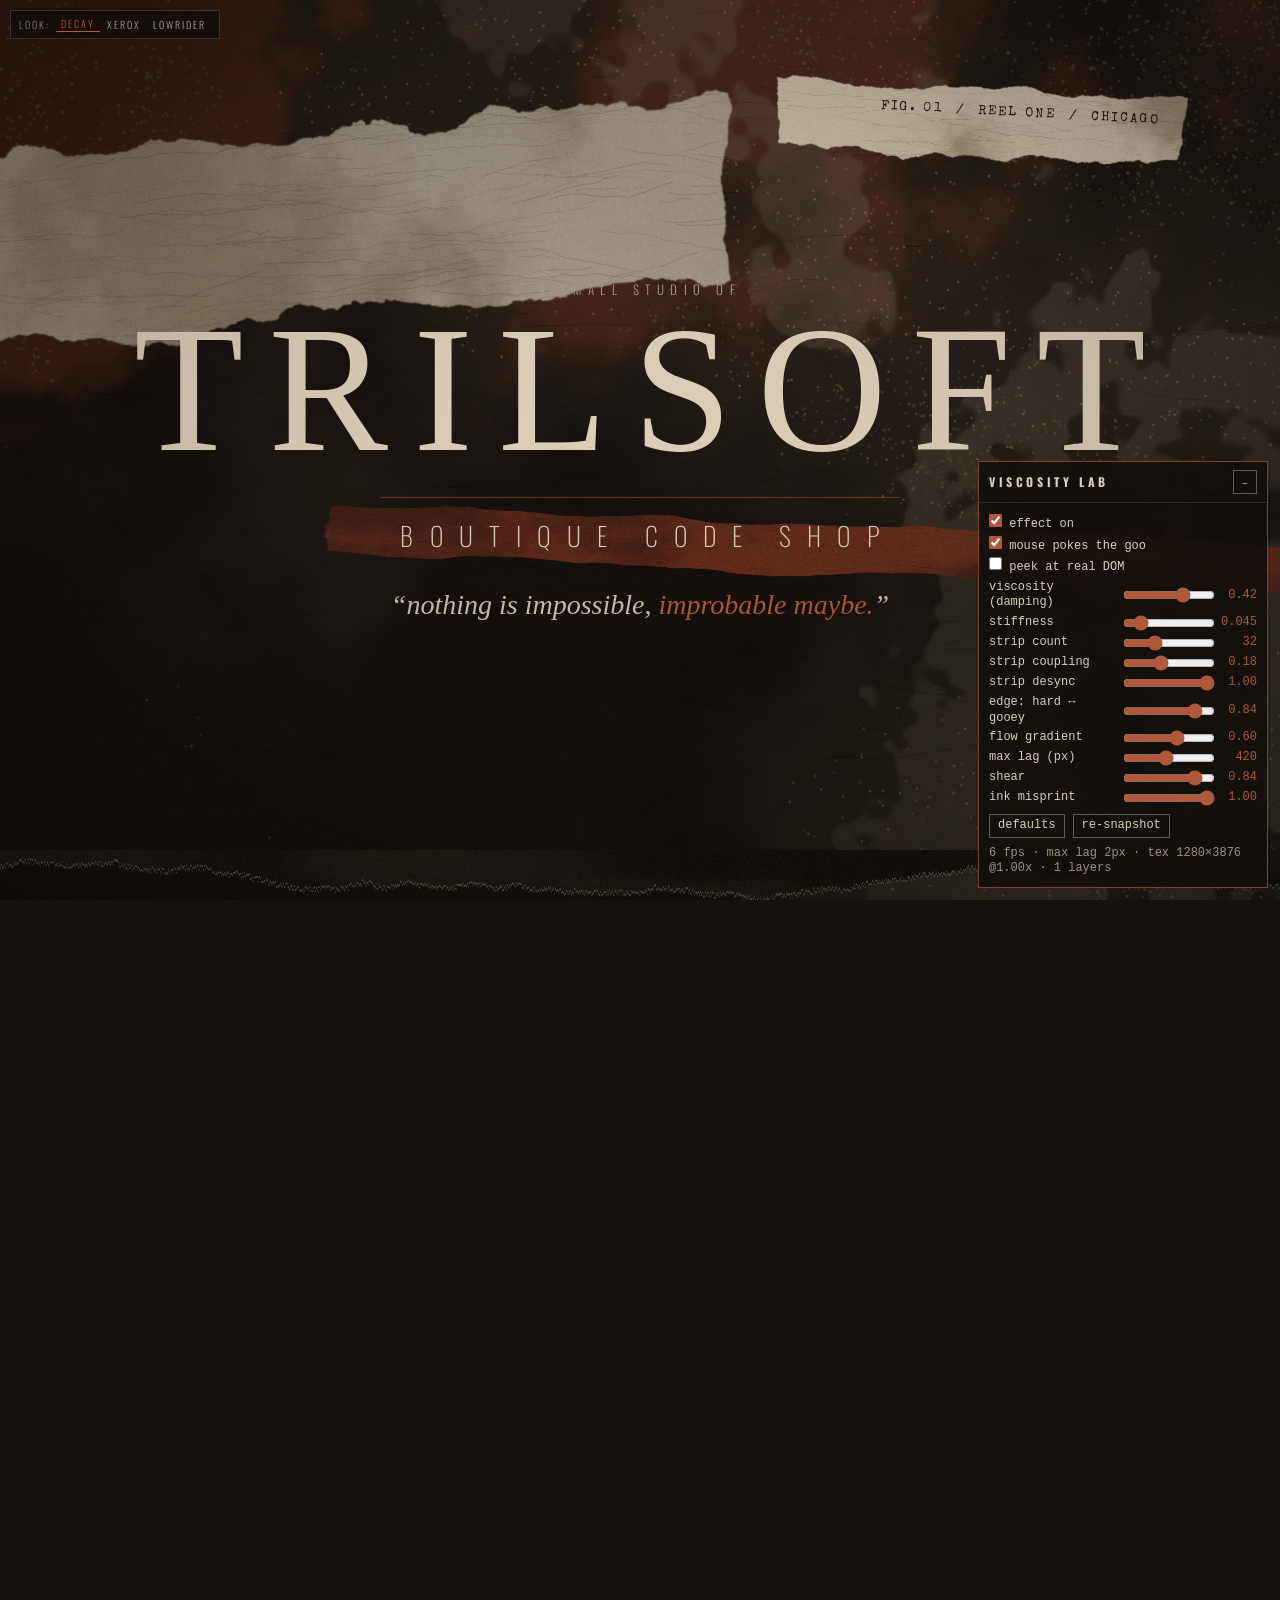
==== commit 7c6bfd2b: "Add Xerox and Lowrider looks (/xerox/, /lowrider/) sharing viscous.js + html2canvas-pro; per-look sh" ====
--- a/index.html
+++ b/index.html
@@ -64,6 +64,8 @@
   </footer>
 </main>
 
+<nav class="looks" aria-label="Look"><span>look:</span><a href="./" aria-current="page">Decay</a><a href="xerox/">Xerox</a><a href="lowrider/">Lowrider</a></nav>
+
 <canvas id="fx" aria-hidden="true"></canvas>
 
 <div id="panel" data-html2canvas-ignore>
--- a/style.css
+++ b/style.css
@@ -94,3 +94,10 @@
 .contact > *{z-index:3}
 .card h3,.item h3{letter-spacing:-.005em}
 .meta,.item .num{font-family:"Oswald",sans-serif;font-weight:300}
+
+/* look switcher (fixed, above the effect layer; not part of the snapshot) */
+.looks{position:fixed;left:calc(10px + env(safe-area-inset-left));top:calc(10px + env(safe-area-inset-top));z-index:100;display:flex;gap:2px;align-items:center;font:300 10px/1 "Oswald",sans-serif;letter-spacing:.2em;text-transform:uppercase;background:rgba(18,15,12,.85);color:var(--bone);padding:6px 8px;border:1px solid rgba(217,207,187,.18)}
+.looks span{opacity:.55;margin-right:4px}
+.looks a{color:inherit;text-decoration:none;padding:2px 5px;opacity:.75}
+.looks a:hover{opacity:1;color:var(--rustlt)}
+.looks a[aria-current]{opacity:1;color:var(--rustlt);border-bottom:1px solid var(--rustlt)}
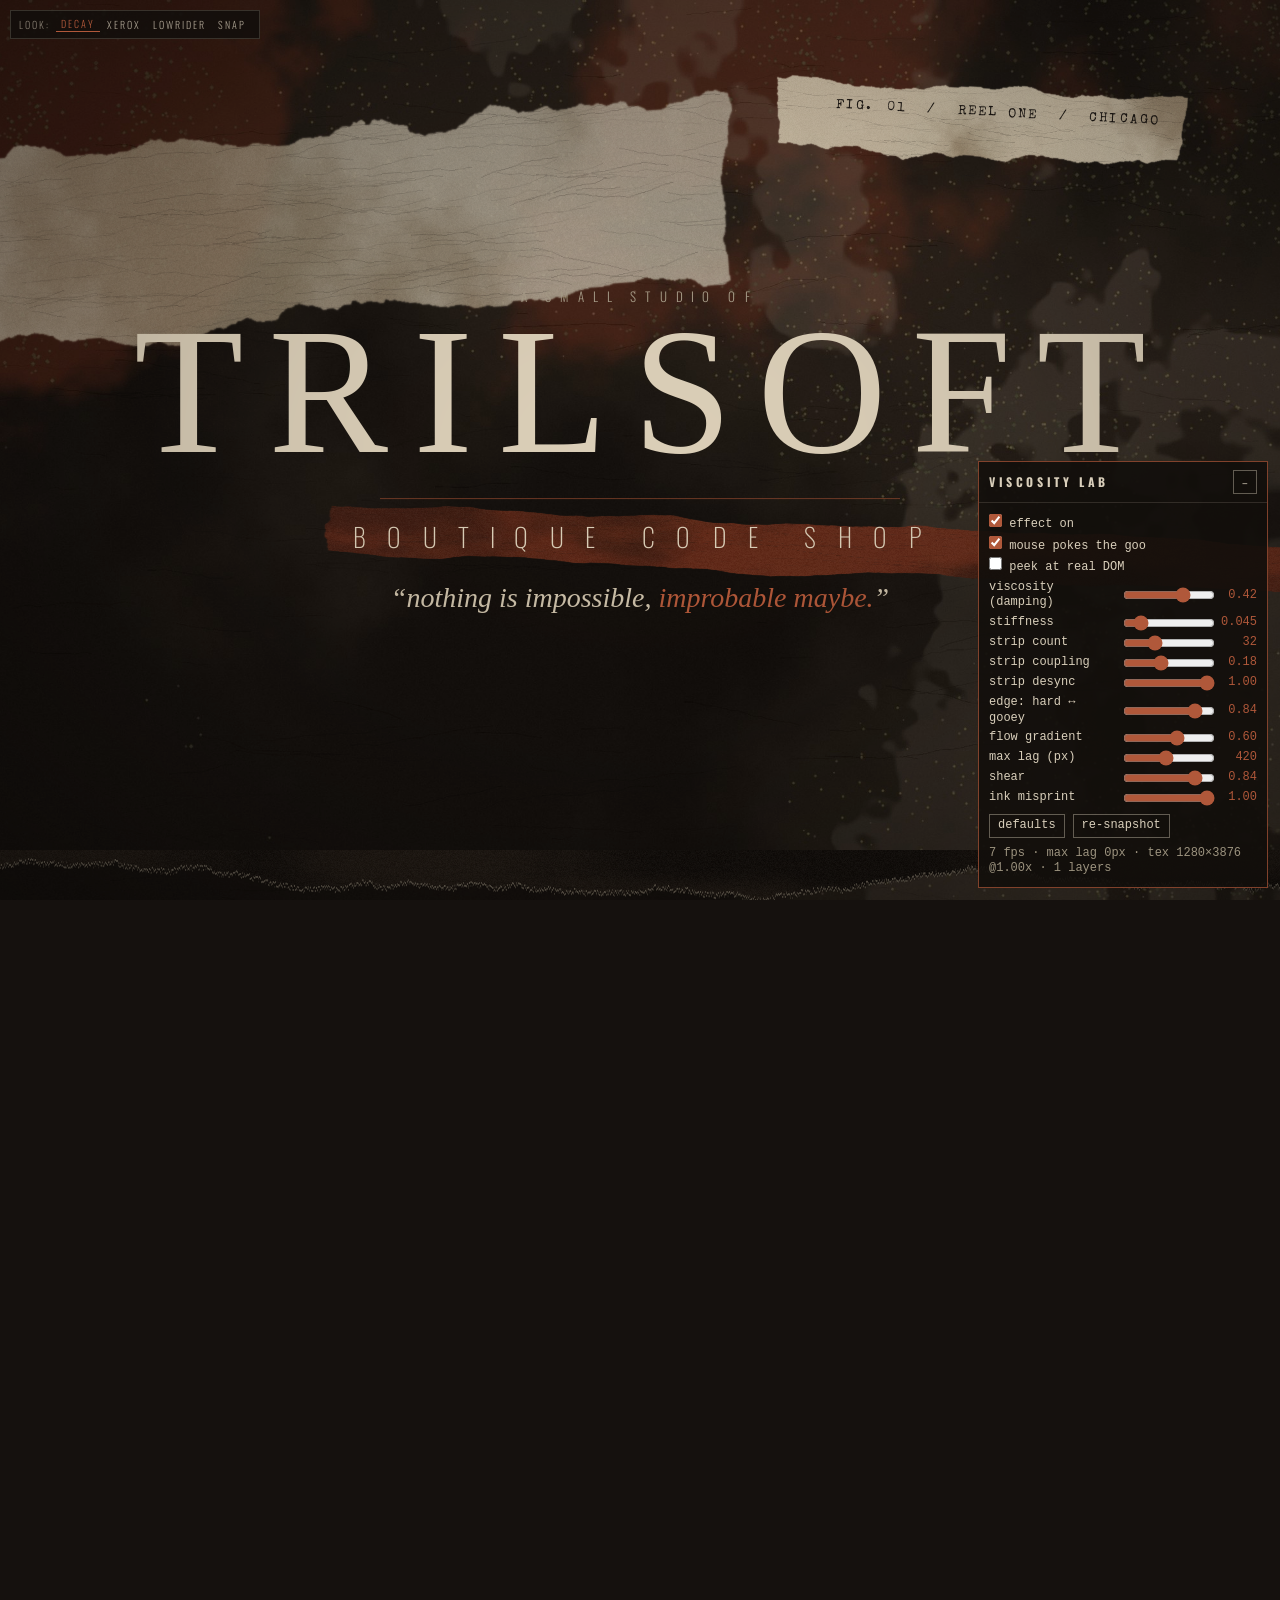
==== commit 2be3cda6: "Add Snap look: full-screen spring sections in a handmade craft world; add Snap to look switcher" ====
--- a/index.html
+++ b/index.html
@@ -64,7 +64,7 @@
   </footer>
 </main>
 
-<nav class="looks" aria-label="Look"><span>look:</span><a href="./" aria-current="page">Decay</a><a href="xerox/">Xerox</a><a href="lowrider/">Lowrider</a></nav>
+<nav class="looks" aria-label="Look"><span>look:</span><a href="./" aria-current="page">Decay</a><a href="xerox/">Xerox</a><a href="lowrider/">Lowrider</a><a href="snap/">Snap</a></nav>
 
 <canvas id="fx" aria-hidden="true"></canvas>
 
